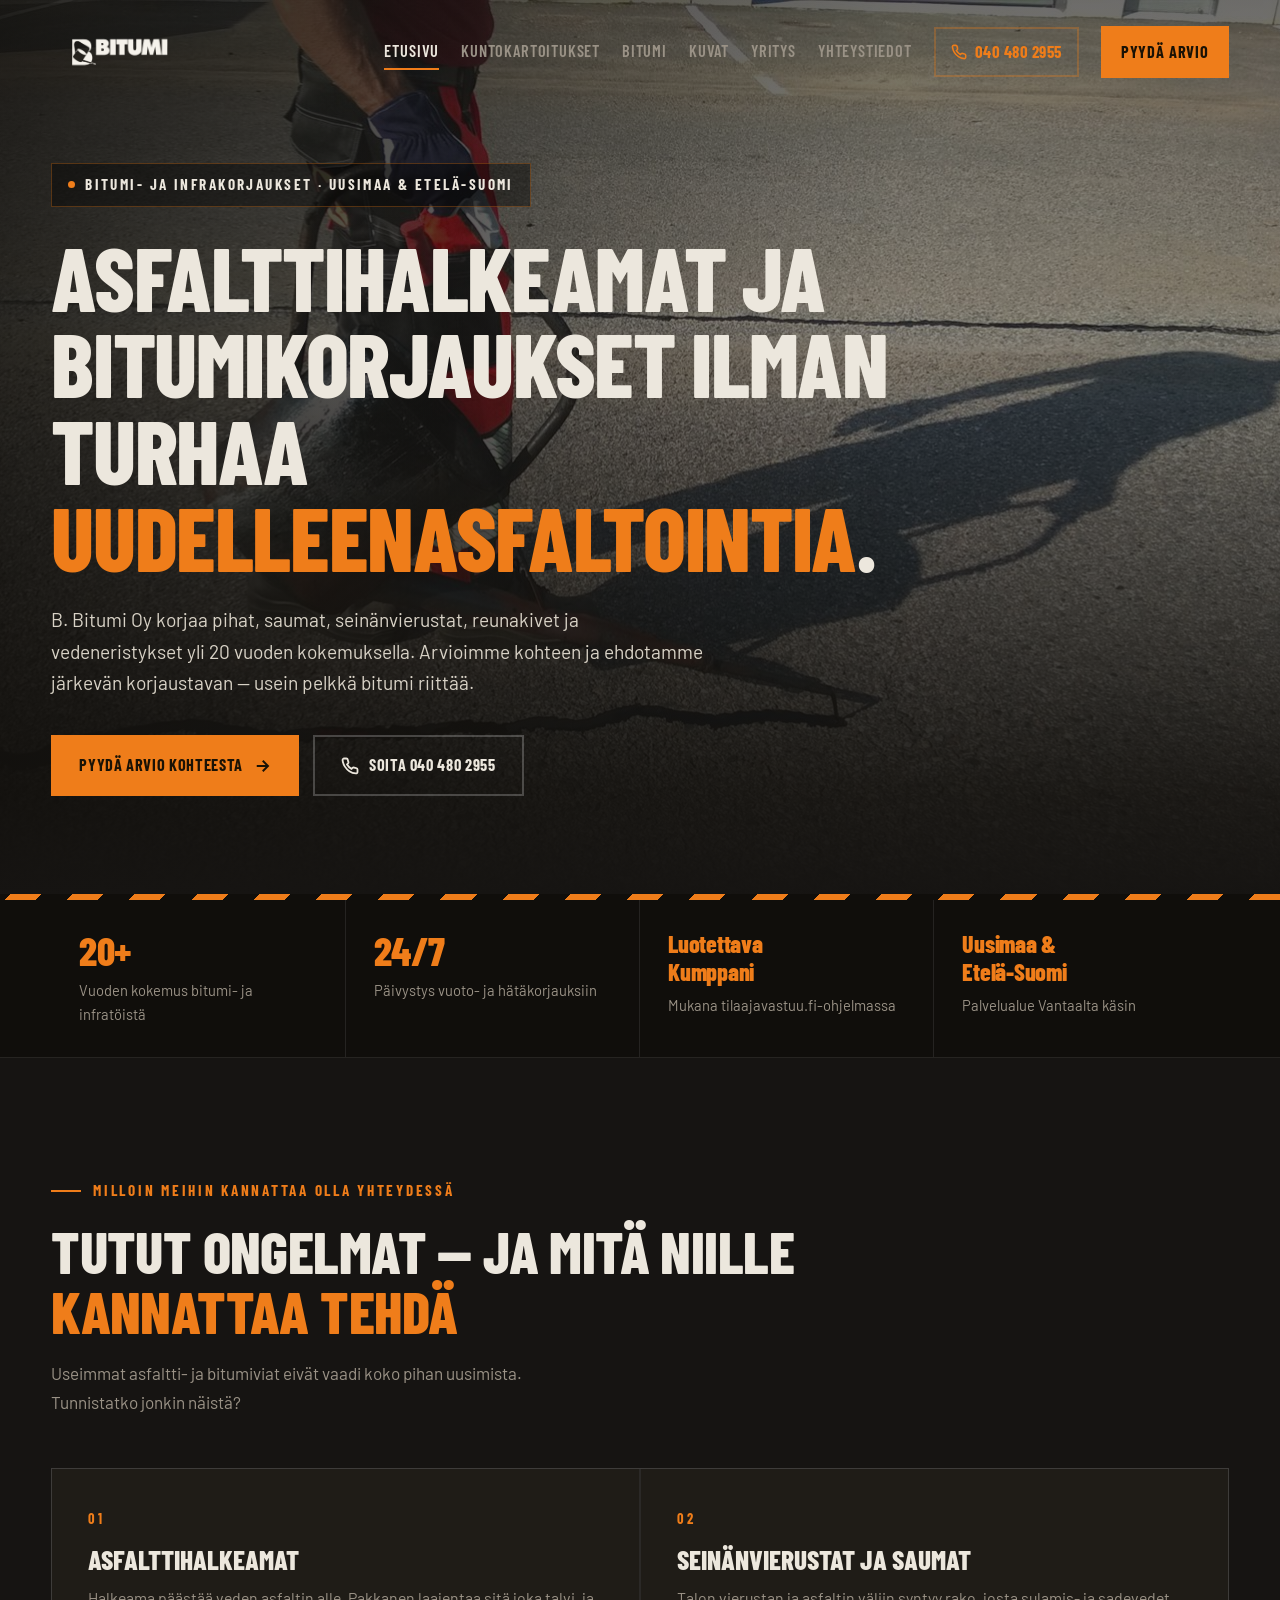
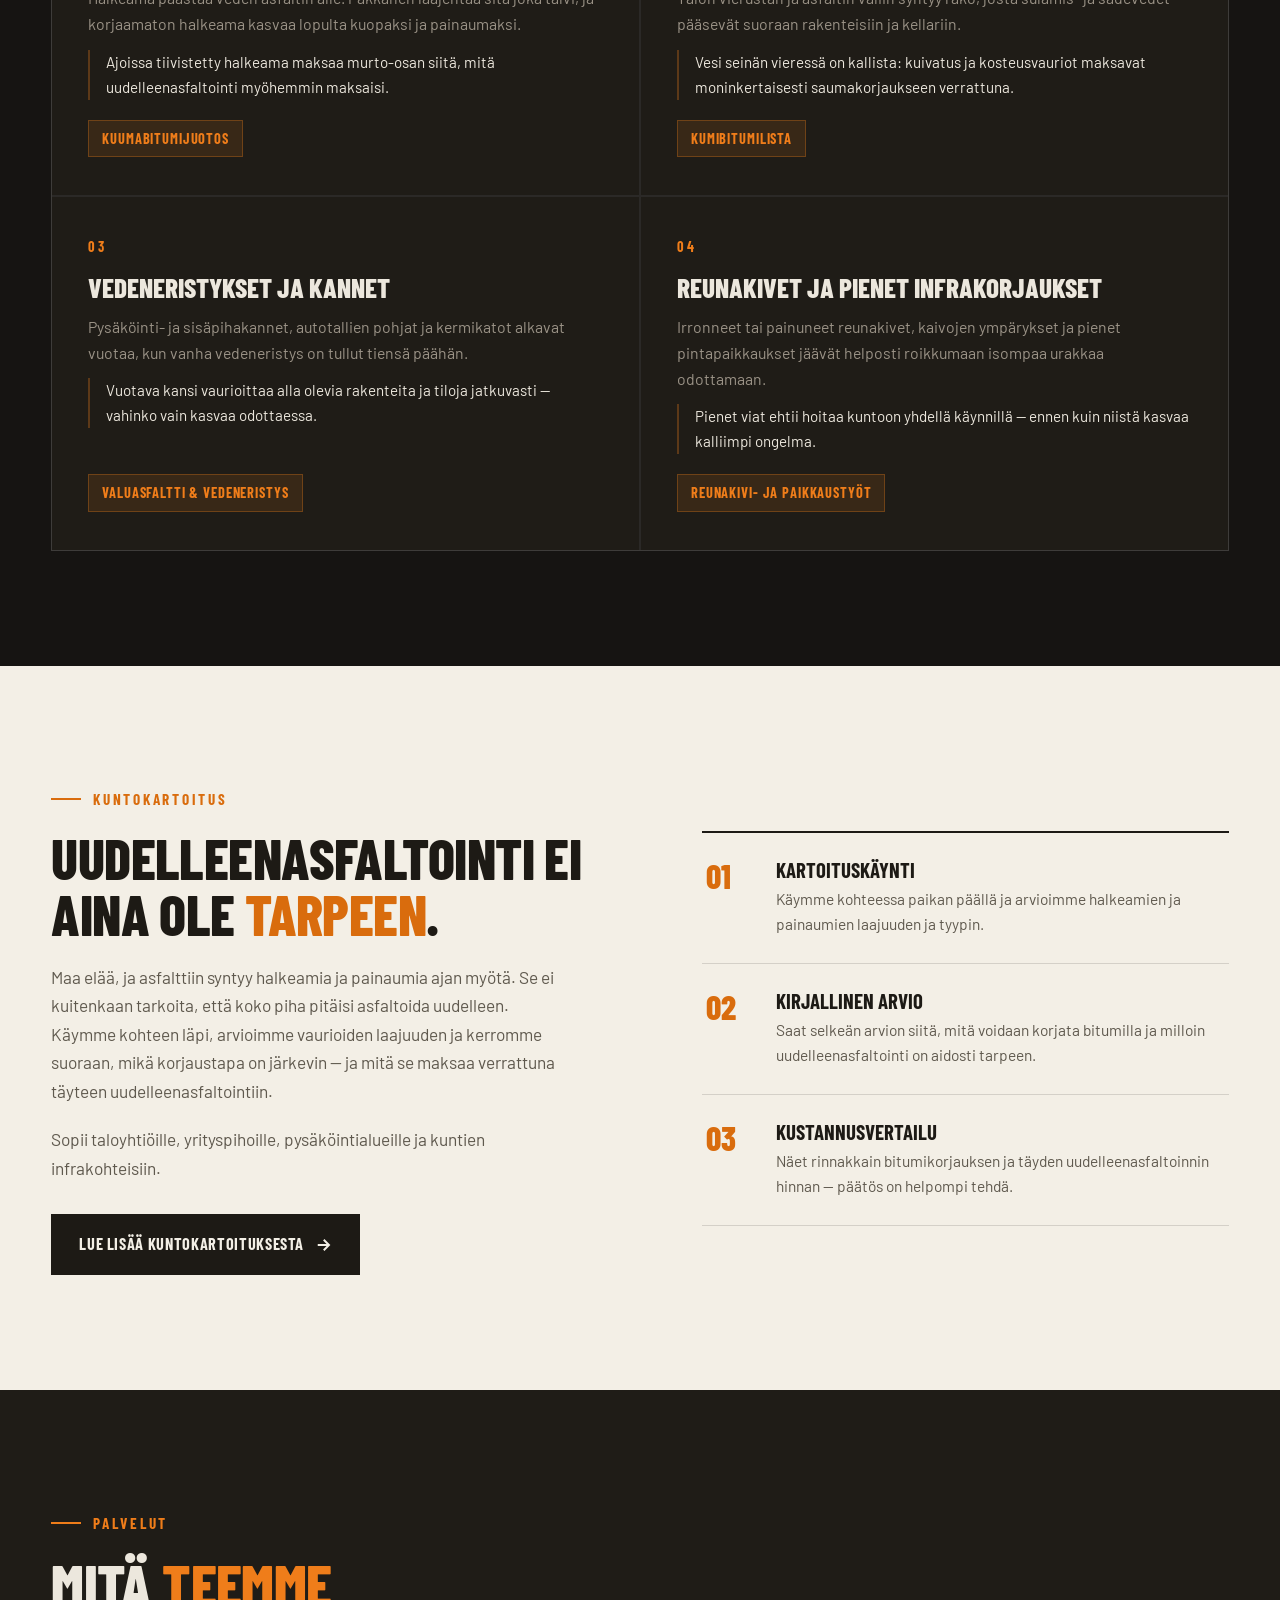
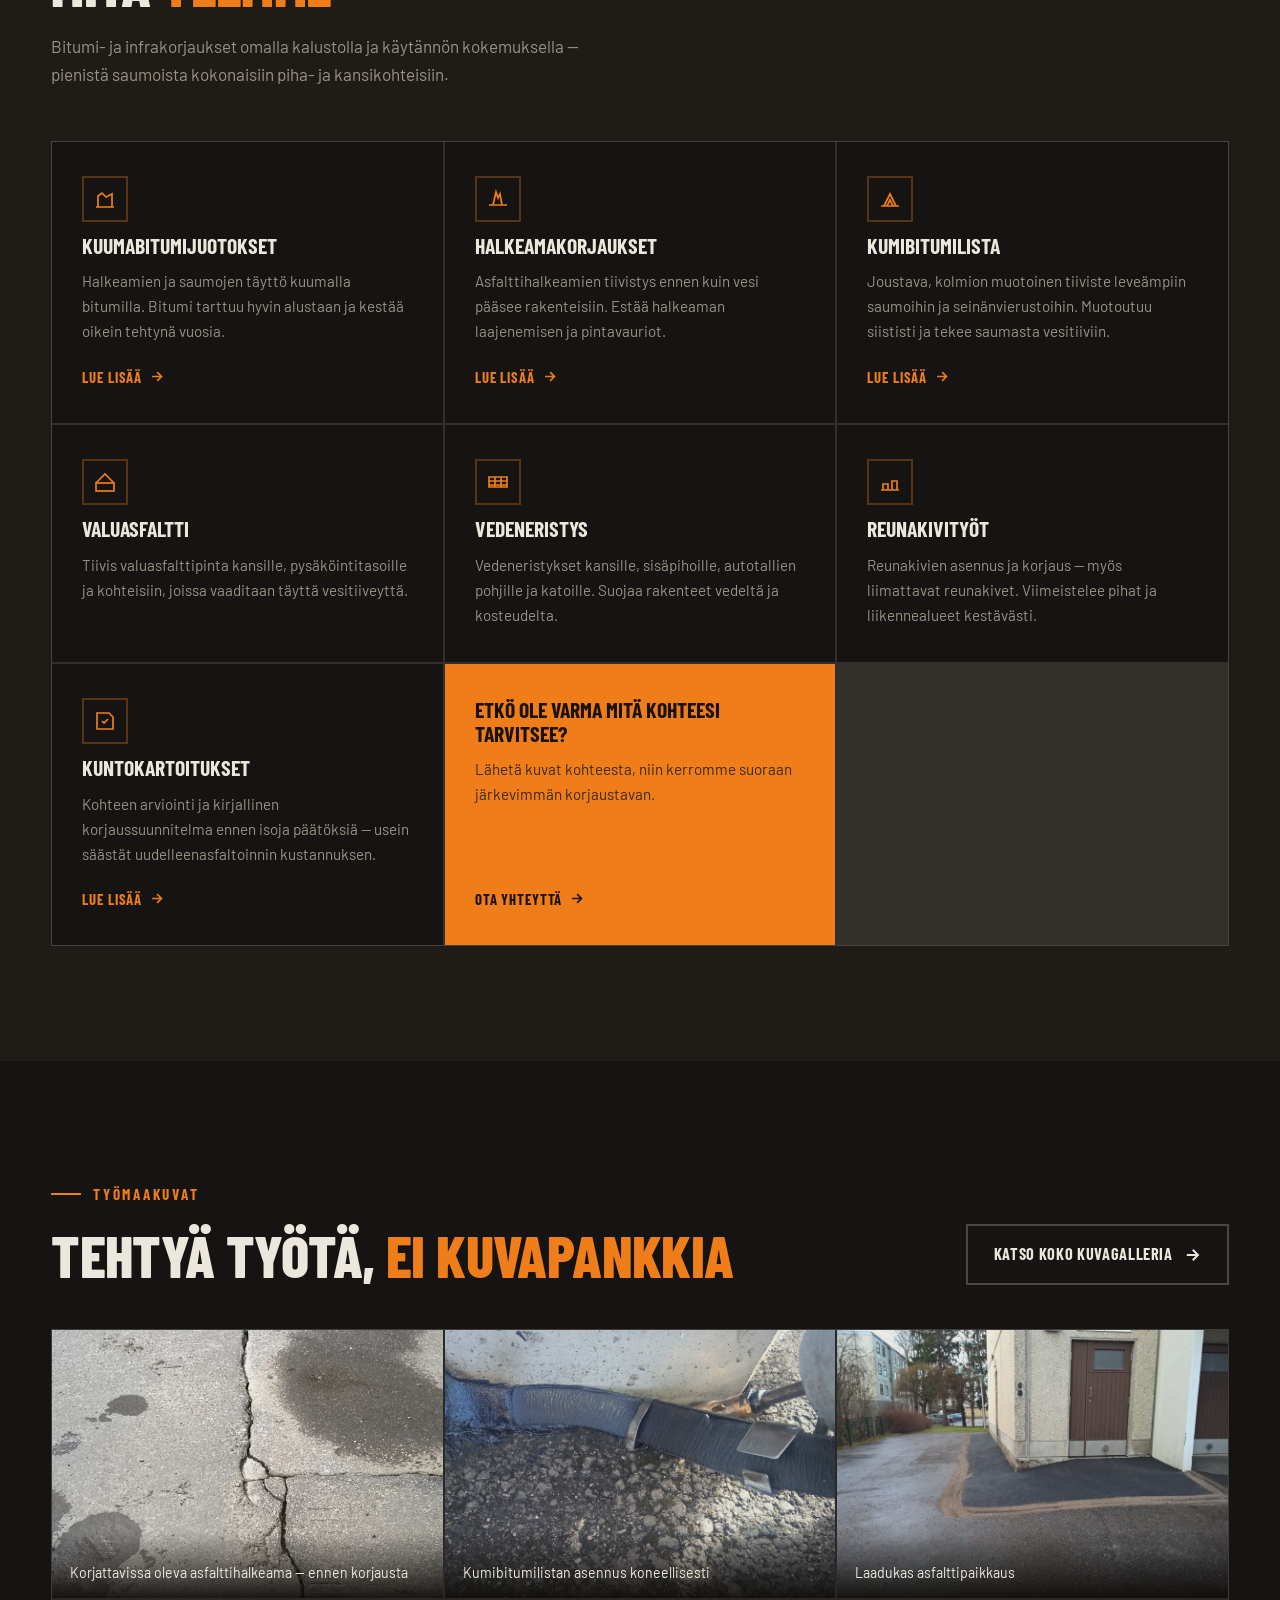
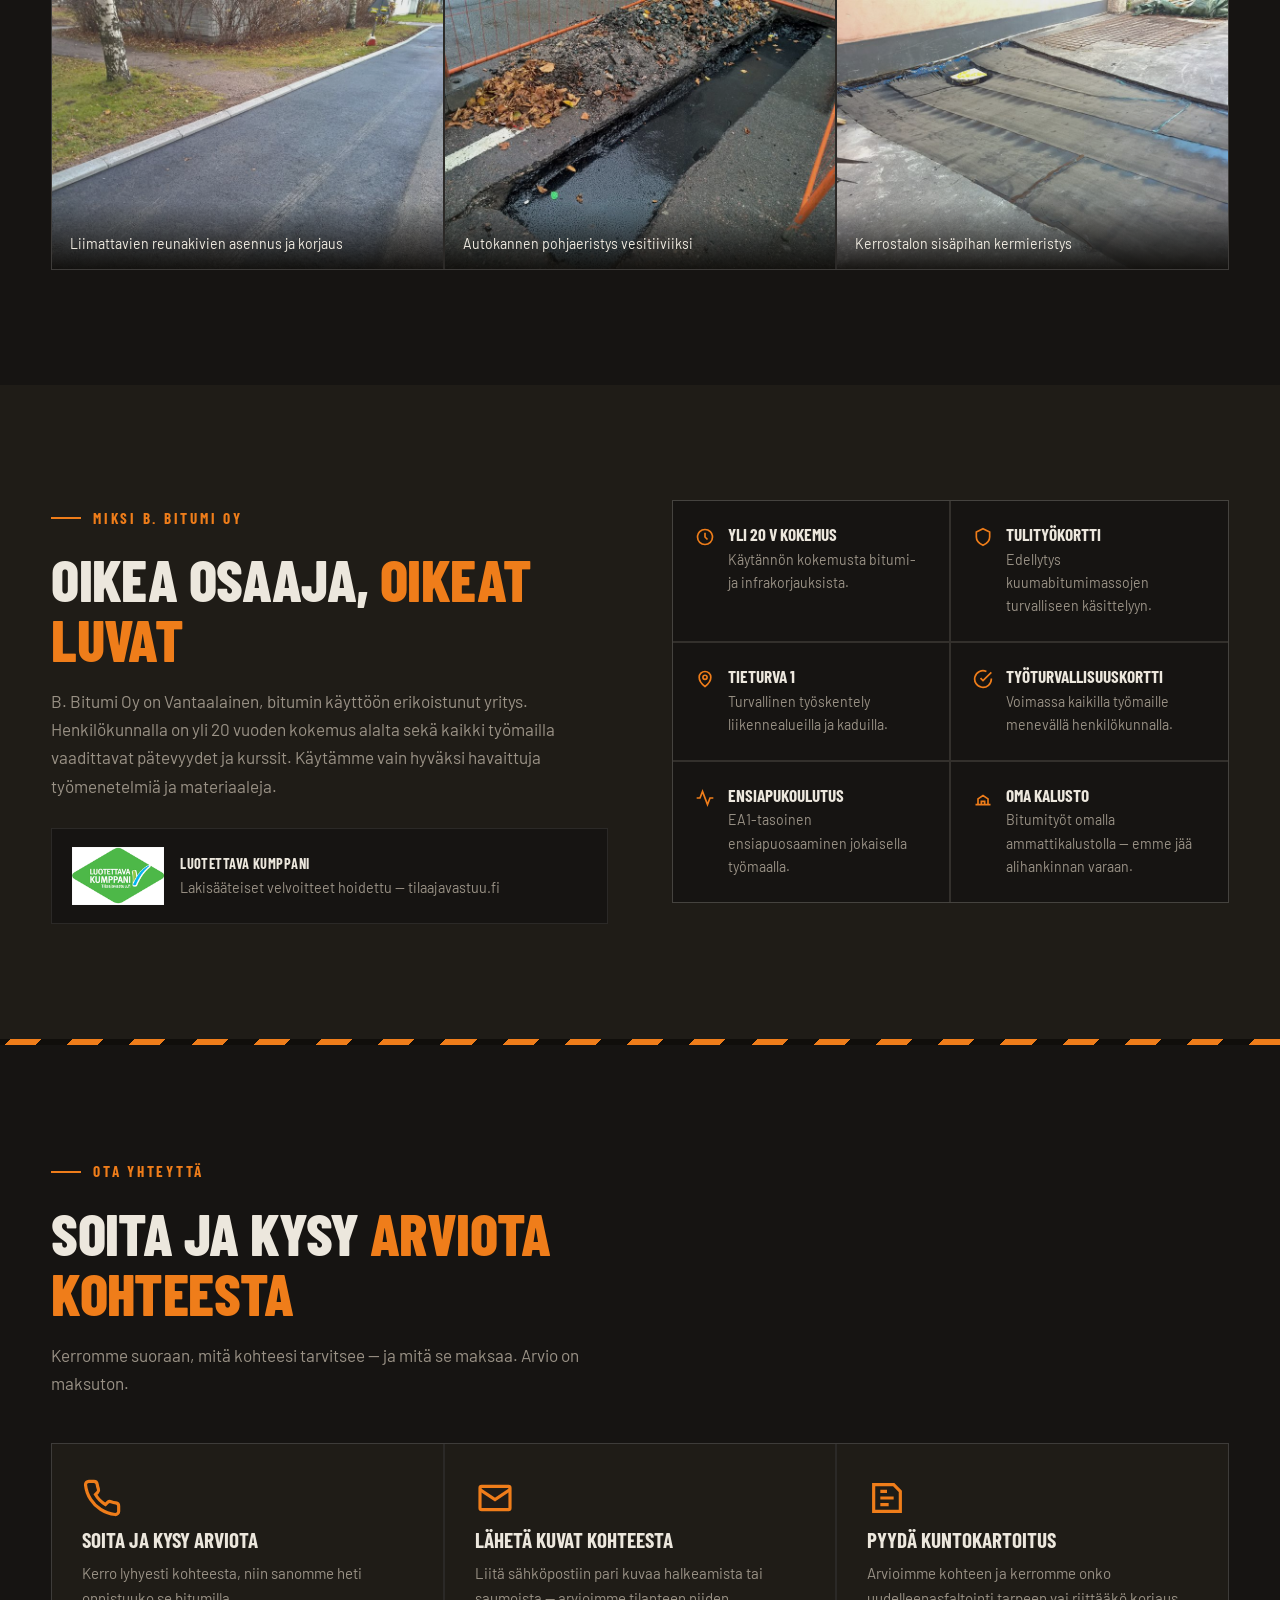
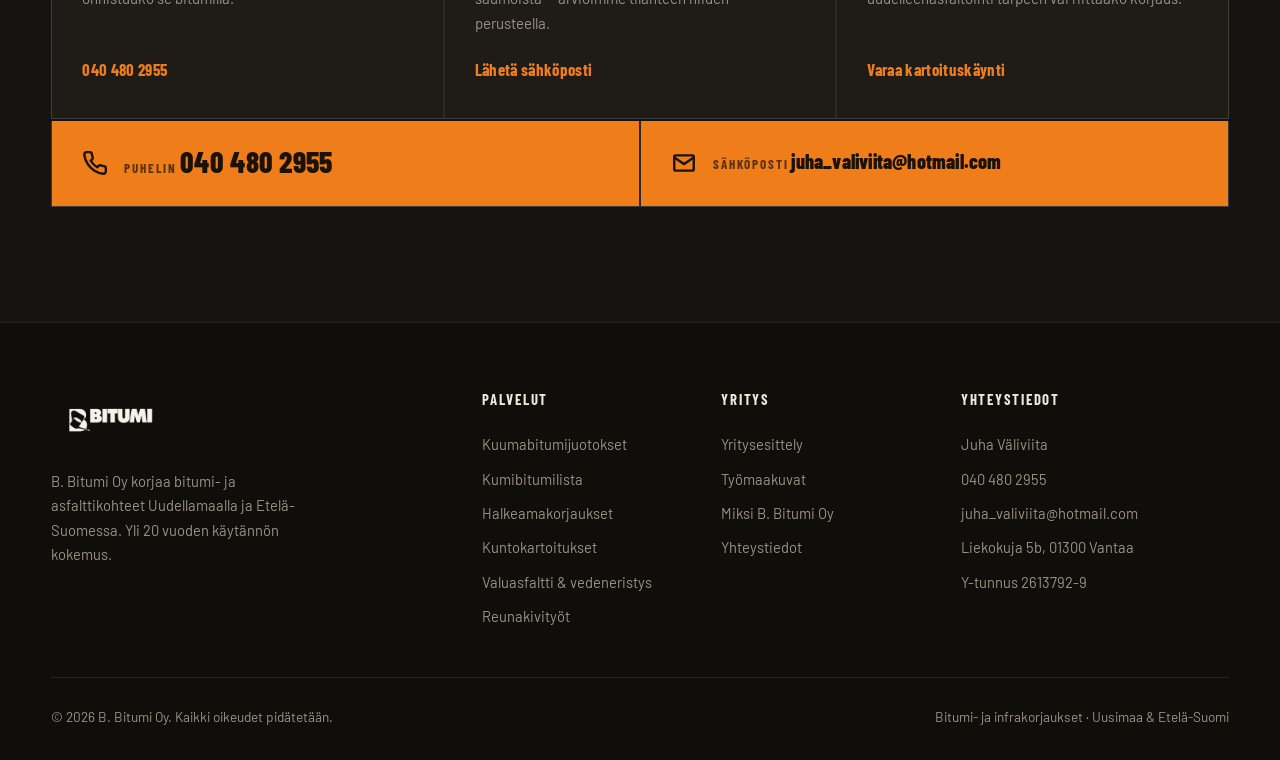
==== index.html @ a9a960ce "Poista turha Soita-rivi burger-valikosta Kiinteä callbar näyttää puhelinnumeron joka tapauksessa ain" ====
<!DOCTYPE html>
<html lang="fi">
<head>
  <meta charset="UTF-8" />
  <meta name="viewport" content="width=device-width, initial-scale=1.0" />
  <meta name="description" content="B. Bitumi Oy korjaa asfalttihalkeamat, seinänvierustat, saumat, reunakivet ja vedeneristykset — usein ilman kallista uudelleenasfaltointia. Yli 20 vuoden kokemus, palvelualue Vantaa, Uusimaa ja Etelä-Suomi." />
  <meta name="keywords" content="bitumikorjaus, asfalttihalkeamien korjaus, kuumabitumi, kumibitumilista, valuasfaltti, vedeneristys, reunakivityöt, kuntokartoitus, uudelleenasfaltointi, taloyhtiö, Vantaa, Uusimaa, Etelä-Suomi" />
  <meta name="author" content="B. Bitumi Oy" />
  <meta name="theme-color" content="#161412" />
  <meta property="og:type" content="website" />
  <meta property="og:title" content="B. Bitumi Oy — bitumi- ja asfalttikorjaukset" />
  <meta property="og:description" content="Asfalttihalkeamat, seinänvierustat ja bitumikorjaukset ilman turhaa uudelleenasfaltointia. Yli 20 vuoden kokemus Uudellamaalla ja Etelä-Suomessa." />
  <meta property="og:locale" content="fi_FI" />
  <title>B. Bitumi Oy — bitumi- ja asfalttikorjaukset | Vantaa, Uusimaa, Etelä-Suomi</title>
  <link rel="icon" href="favicon.png" />
  <link rel="canonical" href="https://mcrauli.github.io/bbitumi/" />
  <meta property="og:site_name" content="B. Bitumi Oy" />
  <meta property="og:url" content="https://mcrauli.github.io/bbitumi/" />
  <meta property="og:image" content="https://mcrauli.github.io/bbitumi/og-image.jpg" />
  <meta property="og:image:width" content="1200" />
  <meta property="og:image:height" content="630" />
  <meta property="og:image:alt" content="B. Bitumi Oy — bitumi- ja asfalttikorjaukset" />
  <meta name="twitter:card" content="summary_large_image" />
  <meta name="twitter:title" content="B. Bitumi Oy — bitumi- ja asfalttikorjaukset" />
  <meta name="twitter:description" content="Asfalttihalkeamat, seinänvierustat ja bitumikorjaukset ilman turhaa uudelleenasfaltointia. Yli 20 vuoden kokemus Uudellamaalla ja Etelä-Suomessa." />
  <meta name="twitter:image" content="https://mcrauli.github.io/bbitumi/og-image.jpg" />
  <script type="application/ld+json">
  {
    "@context": "https://schema.org",
    "@type": "HomeAndConstructionBusiness",
    "@id": "https://mcrauli.github.io/bbitumi/#business",
    "name": "B. Bitumi Oy",
    "description": "Bitumi-, asfaltti- ja infrakorjaukset Uudellamaalla ja Etelä-Suomessa. Kuumabitumijuotokset, halkeamakorjaukset, kumibitumilista, valuasfaltti, vedeneristys ja reunakivityöt. Yli 20 vuoden kokemus.",
    "url": "https://mcrauli.github.io/bbitumi/",
    "logo": "https://mcrauli.github.io/bbitumi/bitumi-logo.png",
    "image": "https://mcrauli.github.io/bbitumi/og-image.jpg",
    "telephone": "+358404802955",
    "email": "juha_valiviita@hotmail.com",
    "address": {
      "@type": "PostalAddress",
      "streetAddress": "Liekokuja 5b",
      "postalCode": "01300",
      "addressLocality": "Vantaa",
      "addressCountry": "FI"
    },
    "geo": { "@type": "GeoCoordinates", "latitude": 60.2992592, "longitude": 25.0011187 },
    "areaServed": [
      { "@type": "AdministrativeArea", "name": "Uusimaa" },
      { "@type": "Place", "name": "Etelä-Suomi" }
    ],
    "founder": { "@type": "Person", "name": "Juha Väliviita" },
    "vatID": "FI26137929",
    "taxID": "2613792-9",
    "knowsLanguage": "fi",
    "openingHoursSpecification": {
      "@type": "OpeningHoursSpecification",
      "dayOfWeek": ["Monday","Tuesday","Wednesday","Thursday","Friday","Saturday","Sunday"],
      "opens": "00:00",
      "closes": "23:59",
      "description": "24/7 päivystys vuoto- ja hätäkorjauksiin"
    }
  }
  </script>

  <link rel="preconnect" href="https://fonts.googleapis.com">
  <link rel="preconnect" href="https://fonts.gstatic.com" crossorigin>
  <link href="https://fonts.googleapis.com/css2?family=Barlow:wght@400;500;600;700&family=Barlow+Condensed:wght@600;700;800&display=swap" rel="stylesheet">

  <style>
    /* ============================================================
       B. Bitumi Oy — etusivu
       Aesthetic: industrial / worksite — warm charcoal, bitumi-orange,
       one cream "spec sheet" section for the key message.
    ============================================================ */
    :root {
      --ink:        #161412;   /* warm near-black base            */
      --ink-2:      #1f1c17;   /* raised panels                   */
      --ink-3:      #100e0b;   /* deepest                         */
      --paper:      #f3efe6;   /* cream — light section           */
      --paper-2:    #e9e3d5;   /* cream raised                    */
      --on-paper:   #1d1a15;   /* dark text on cream              */
      --on-paper-dim:#5f594e;

      --accent:     #ef7d1a;   /* bitumi orange                   */
      --accent-deep:#d96c0d;
      --accent-dim: rgba(239,125,26,0.12);

      --text:       #ece7dd;   /* warm off-white                  */
      --text-dim:   #9a9286;   /* muted body text                 */
      --line:       rgba(255,255,255,0.09);
      --line-warm:  rgba(239,125,26,0.30);

      --font-display: 'Barlow Condensed', 'Arial Narrow', sans-serif;
      --font-body:    'Barlow', system-ui, sans-serif;

      --ease:   cubic-bezier(0.4, 0, 0.2, 1);
      --t:      0.28s;
    }

    *, *::before, *::after { margin: 0; padding: 0; box-sizing: border-box; }

    html { scroll-behavior: smooth; -webkit-text-size-adjust: 100%; }

    body {
      font-family: var(--font-body);
      background: var(--ink);
      color: var(--text);
      line-height: 1.65;
      overflow-x: hidden;
      -webkit-font-smoothing: antialiased;
    }

    a { color: inherit; text-decoration: none; }
    img { max-width: 100%; display: block; }
    button { font: inherit; color: inherit; background: none; border: none; cursor: pointer; }

    ::selection { background: var(--accent); color: #fff; }
    ::-webkit-scrollbar { width: 10px; }
    ::-webkit-scrollbar-track { background: var(--ink-3); }
    ::-webkit-scrollbar-thumb { background: #3a342b; border-radius: 0; }
    ::-webkit-scrollbar-thumb:hover { background: var(--accent); }

    :focus-visible {
      outline: 3px solid var(--accent);
      outline-offset: 3px;
    }

    .container { width: min(1240px, 92%); margin-inline: auto; }

    /* ── Reveal on scroll ─────────────────────────────────────── */
    .reveal {
      opacity: 0;
      transform: translateY(26px);
      transition: opacity 0.7s var(--ease), transform 0.7s var(--ease);
    }
    .reveal.in { opacity: 1; transform: none; }
    .d1 { transition-delay: 0.08s; }
    .d2 { transition-delay: 0.16s; }
    .d3 { transition-delay: 0.24s; }
    .d4 { transition-delay: 0.32s; }

    @media (prefers-reduced-motion: reduce) {
      html { scroll-behavior: auto; }
      .reveal { opacity: 1; transform: none; transition: none; }
      * { animation-duration: 0.001s !important; transition-duration: 0.001s !important; }
    }

    /* ── Shared headings ──────────────────────────────────────── */
    .kicker {
      display: inline-flex;
      align-items: center;
      gap: 12px;
      font-family: var(--font-display);
      font-size: 0.95rem;
      font-weight: 700;
      letter-spacing: 0.18em;
      text-transform: uppercase;
      color: var(--accent);
      margin-bottom: 18px;
    }
    .kicker::before {
      content: '';
      width: 30px;
      height: 2px;
      background: var(--accent);
    }

    .h-sec {
      font-family: var(--font-display);
      font-weight: 800;
      font-size: clamp(2.2rem, 4.6vw, 3.7rem);
      line-height: 1.02;
      letter-spacing: -0.01em;
      text-transform: uppercase;
    }
    .h-sec .mark { color: var(--accent); }

    .lead {
      font-size: 1.07rem;
      color: var(--text-dim);
      max-width: 56ch;
      margin-top: 18px;
    }

    section { padding: clamp(64px, 9vw, 116px) 0; }

    /* ── Buttons ──────────────────────────────────────────────── */
    .btn {
      display: inline-flex;
      align-items: center;
      gap: 10px;
      font-family: var(--font-display);
      font-weight: 700;
      font-size: 1.02rem;
      letter-spacing: 0.04em;
      text-transform: uppercase;
      padding: 15px 26px;
      transition: background var(--t), color var(--t), transform var(--t), border-color var(--t);
    }
    .btn svg { width: 18px; height: 18px; }
    .btn-primary {
      background: var(--accent);
      color: #1a1205;
      border: 2px solid var(--accent);
    }
    .btn-primary:hover { background: var(--accent-deep); border-color: var(--accent-deep); transform: translateY(-2px); }
    .btn-ghost {
      background: transparent;
      color: var(--text);
      border: 2px solid rgba(255,255,255,0.22);
    }
    .btn-ghost:hover { border-color: var(--accent); color: var(--accent); }
    .btn-on-paper { background: var(--on-paper); color: var(--paper); border: 2px solid var(--on-paper); }
    .btn-on-paper:hover { background: var(--accent-deep); border-color: var(--accent-deep); color: #1a1205; transform: translateY(-2px); }

    /* ── Navbar ───────────────────────────────────────────────── */
    .nav {
      position: fixed;
      inset: 0 0 auto 0;
      z-index: 100;
      border-bottom: 2px solid transparent;
      transition: background var(--t), border-color var(--t);
    }
    .nav.scrolled {
      background: rgba(18,16,13,0.96);
      border-bottom-color: var(--line);
      backdrop-filter: blur(10px);
    }
    .nav-inner {
      height: 104px;
      display: flex;
      align-items: center;
      justify-content: space-between;
      gap: 20px;
    }
    .brand { display: flex; align-items: center; }
    .brand img { height: 76px; width: auto; }
    .nav-links {
      display: flex;
      align-items: center;
      gap: 22px;
    }
    .nav-links a {
      font-family: var(--font-display);
      font-weight: 600;
      font-size: 1.02rem;
      letter-spacing: 0.05em;
      text-transform: uppercase;
      color: var(--text-dim);
      padding: 4px 0;
      border-bottom: 2px solid transparent;
      transition: color var(--t), border-color var(--t), background var(--t);
    }
    .nav-links a:hover,
    .nav-links a[aria-current="page"] { color: var(--text); border-bottom-color: var(--accent); }
    .nav-links a.nav-phone {
      display: inline-flex;
      align-items: center;
      gap: 8px;
      font-weight: 700;
      font-size: 1.05rem;
      letter-spacing: 0.03em;
      color: var(--accent);
      padding: 9px 15px;
      border: 2px solid var(--line-warm);
    }
    .nav-links a.nav-phone:hover { color: var(--accent); border-color: var(--accent); background: var(--accent-dim); }
    .nav-phone svg { width: 16px; height: 16px; }
    .nav-links a.nav-cta {
      font-weight: 700;
      font-size: 1.02rem;
      color: #1a1205;
      background: var(--accent);
      padding: 11px 18px;
      border: 2px solid var(--accent);
    }
    .nav-links a.nav-cta:hover { color: #1a1205; background: var(--accent-deep); border-color: var(--accent-deep); }

    .burger {
      display: none;
      flex-direction: column;
      gap: 5px;
      padding: 8px;
    }
    .burger span {
      width: 24px; height: 2px;
      background: var(--text);
      transition: transform var(--t), opacity var(--t);
    }
    .burger.open span:nth-child(1) { transform: translateY(7px) rotate(45deg); }
    .burger.open span:nth-child(2) { opacity: 0; }
    .burger.open span:nth-child(3) { transform: translateY(-7px) rotate(-45deg); }

    .mobile {
      display: none;
      position: fixed;
      inset: 104px 0 auto 0;
      z-index: 99;
      background: var(--ink-3);
      border-bottom: 2px solid var(--line);
      flex-direction: column;
      padding: 8px 0 16px;
    }
    .mobile.open { display: flex; }
    .mobile a {
      font-family: var(--font-display);
      font-weight: 600;
      font-size: 1.15rem;
      letter-spacing: 0.05em;
      text-transform: uppercase;
      padding: 15px 4%;
      color: var(--text-dim);
      border-bottom: 1px solid var(--line);
    }
    .mobile a:hover, .mobile a[aria-current="page"] { color: var(--accent); }
    .mobile .m-cta {
      margin: 14px 4% 0;
      text-align: center;
      background: var(--accent);
      color: #1a1205;
      border-bottom: none;
    }

    /* Kiinteä Soita-palkki (mobiili) */
    .callbar {
      display: none;
      position: fixed;
      inset: auto 0 0 0;
      z-index: 95;
      grid-template-columns: 1fr 1fr;
      border-top: 2px solid var(--accent);
    }
    .callbar a {
      display: flex;
      align-items: center;
      justify-content: center;
      gap: 8px;
      padding: 15px 12px;
      font-family: var(--font-display);
      font-weight: 700;
      font-size: 1.05rem;
      letter-spacing: 0.04em;
      text-transform: uppercase;
    }
    .callbar a svg { width: 18px; height: 18px; }
    .callbar .cb-call { background: var(--ink-3); color: var(--text); }
    .callbar .cb-cta { background: var(--accent); color: #1a1205; }
    .callbar .cb-call:active { background: #000; }
    .callbar .cb-cta:active { background: var(--accent-deep); }

    /* ── Hero ─────────────────────────────────────────────────── */
    .hero {
      position: relative;
      min-height: 100svh;
      display: flex;
      align-items: flex-end;
      padding-top: 104px;
      overflow: hidden;
    }
    .hero-photo {
      position: absolute;
      inset: 0;
      width: 100%;
      height: 100%;
      object-fit: cover;
      object-position: center 60%;
      z-index: 0;
    }
    .hero::before {
      content: '';
      position: absolute;
      inset: 0;
      z-index: 1;
      background:
        linear-gradient(180deg, rgba(18,16,13,0.55) 0%, rgba(18,16,13,0.35) 35%, rgba(18,16,13,0.92) 88%, var(--ink) 100%),
        linear-gradient(90deg, rgba(18,16,13,0.78) 0%, rgba(18,16,13,0.15) 70%);
    }
    /* hi-vis hazard stripe accent */
    .hero::after {
      content: '';
      position: absolute;
      left: 0; right: 0; bottom: 0;
      height: 6px;
      z-index: 2;
      background: repeating-linear-gradient(
        -45deg, var(--accent) 0 22px, var(--ink-3) 22px 44px
      );
    }
    .hero-inner {
      position: relative;
      z-index: 2;
      padding-bottom: clamp(56px, 9vw, 104px);
      max-width: 880px;
    }
    .hero-tag {
      display: inline-flex;
      align-items: center;
      gap: 10px;
      font-family: var(--font-display);
      font-weight: 700;
      font-size: 0.95rem;
      letter-spacing: 0.16em;
      text-transform: uppercase;
      color: var(--text);
      background: rgba(0,0,0,0.4);
      border: 1px solid var(--line-warm);
      padding: 8px 16px;
      margin-bottom: 26px;
    }
    .hero-tag .dot { width: 7px; height: 7px; background: var(--accent); border-radius: 50%; }
    .hero h1 {
      font-family: var(--font-display);
      font-weight: 800;
      font-size: clamp(2.7rem, 7vw, 5.7rem);
      line-height: 0.97;
      letter-spacing: -0.015em;
      text-transform: uppercase;
    }
    .hero h1 .mark { color: var(--accent); }
    .hero p {
      font-size: clamp(1.05rem, 1.5vw, 1.25rem);
      color: #d8d2c6;
      max-width: 60ch;
      margin-top: 24px;
    }
    .hero-actions {
      display: flex;
      flex-wrap: wrap;
      gap: 14px;
      margin-top: 36px;
    }

    /* ── Trust strip ──────────────────────────────────────────── */
    .trust {
      background: var(--ink-3);
      border-bottom: 1px solid var(--line);
      padding: 0;
    }
    .trust-grid {
      display: grid;
      grid-template-columns: repeat(4, 1fr);
    }
    .trust-item {
      padding: 30px 28px;
      border-right: 1px solid var(--line);
    }
    .trust-item:last-child { border-right: none; }
    .trust-num {
      font-family: var(--font-display);
      font-weight: 800;
      font-size: 2.5rem;
      line-height: 1;
      color: var(--accent);
      letter-spacing: -0.01em;
    }
    .trust-label {
      font-size: 0.92rem;
      color: var(--text-dim);
      margin-top: 8px;
    }

    /* ── Section header block ─────────────────────────────────── */
    .sec-head { max-width: 760px; margin-bottom: 52px; }

    /* ── Problem cards ────────────────────────────────────────── */
    .problems { background: var(--ink); }
    .problem-grid {
      display: grid;
      grid-template-columns: repeat(2, 1fr);
      gap: 2px;
      background: var(--line);
      border: 1px solid var(--line);
    }
    .problem {
      background: var(--ink-2);
      padding: 38px 36px;
      display: flex;
      flex-direction: column;
      transition: background var(--t);
    }
    .problem:hover { background: #26221b; }
    .problem-no {
      font-family: var(--font-display);
      font-weight: 700;
      font-size: 0.9rem;
      letter-spacing: 0.2em;
      color: var(--accent);
    }
    .problem h3 {
      font-family: var(--font-display);
      font-weight: 800;
      font-size: 1.7rem;
      text-transform: uppercase;
      line-height: 1.05;
      margin: 14px 0 12px;
    }
    .problem p { color: var(--text-dim); font-size: 0.99rem; }
    .problem .why {
      color: var(--text);
      font-size: 0.95rem;
      margin-top: 12px;
      padding-left: 16px;
      border-left: 2px solid var(--line-warm);
    }
    .problem .method {
      margin-top: auto;
      padding-top: 20px;
    }
    .method-tag {
      display: inline-block;
      font-family: var(--font-display);
      font-weight: 700;
      font-size: 0.9rem;
      letter-spacing: 0.06em;
      text-transform: uppercase;
      color: var(--accent);
      background: var(--accent-dim);
      border: 1px solid var(--line-warm);
      padding: 6px 13px;
    }

    /* ── Kuntokartoitus — cream "spec sheet" section ──────────── */
    .saving {
      background: var(--paper);
      color: var(--on-paper);
      position: relative;
    }
    .saving .kicker { color: var(--accent-deep); }
    .saving .kicker::before { background: var(--accent-deep); }
    .saving-grid {
      display: grid;
      grid-template-columns: 1.05fr 0.95fr;
      gap: 68px;
      align-items: center;
    }
    .saving h2 {
      font-family: var(--font-display);
      font-weight: 800;
      font-size: clamp(2.3rem, 4.4vw, 3.6rem);
      line-height: 1.0;
      text-transform: uppercase;
      letter-spacing: -0.01em;
    }
    .saving h2 .mark { color: var(--accent-deep); }
    .saving p {
      color: var(--on-paper-dim);
      font-size: 1.08rem;
      margin-top: 20px;
      max-width: 52ch;
    }
    .saving-actions { margin-top: 32px; }
    .steps {
      display: flex;
      flex-direction: column;
      border-top: 2px solid var(--on-paper);
    }
    .step {
      display: flex;
      gap: 22px;
      padding: 26px 4px;
      border-bottom: 1px solid rgba(0,0,0,0.13);
    }
    .step-no {
      font-family: var(--font-display);
      font-weight: 800;
      font-size: 2.1rem;
      line-height: 1;
      color: var(--accent-deep);
      min-width: 48px;
    }
    .step h4 {
      font-family: var(--font-display);
      font-weight: 700;
      font-size: 1.3rem;
      text-transform: uppercase;
      line-height: 1.1;
    }
    .step p { color: var(--on-paper-dim); font-size: 0.97rem; margin-top: 4px; }

    /* ── Services ─────────────────────────────────────────────── */
    .services { background: var(--ink-2); }
    .svc-grid {
      display: grid;
      grid-template-columns: repeat(3, 1fr);
      gap: 2px;
      background: var(--line);
      border: 1px solid var(--line);
    }
    .svc {
      background: var(--ink);
      padding: 34px 30px;
      display: flex;
      flex-direction: column;
      gap: 12px;
      transition: background var(--t);
    }
    .svc:hover { background: var(--ink-2); }
    .svc-ico {
      width: 46px; height: 46px;
      color: var(--accent);
      border: 2px solid var(--line-warm);
      display: flex; align-items: center; justify-content: center;
    }
    .svc-ico svg { width: 24px; height: 24px; }
    .svc h3 {
      font-family: var(--font-display);
      font-weight: 700;
      font-size: 1.35rem;
      text-transform: uppercase;
      line-height: 1.1;
    }
    .svc p { color: var(--text-dim); font-size: 0.95rem; }
    .svc-link {
      margin-top: auto;
      padding-top: 8px;
      font-family: var(--font-display);
      font-weight: 700;
      font-size: 0.92rem;
      letter-spacing: 0.06em;
      text-transform: uppercase;
      color: var(--accent);
      display: inline-flex;
      align-items: center;
      gap: 7px;
    }
    .svc-link svg { width: 15px; height: 15px; transition: transform var(--t); }
    .svc:hover .svc-link svg { transform: translateX(4px); }

    /* ── Worksite gallery ─────────────────────────────────────── */
    .gallery { background: var(--ink); }
    .gallery-head {
      display: flex;
      flex-wrap: wrap;
      align-items: flex-end;
      justify-content: space-between;
      gap: 24px;
      margin-bottom: 44px;
    }
    .gallery-grid {
      display: grid;
      grid-template-columns: repeat(3, 1fr);
      gap: 2px;
      background: var(--line);
      border: 1px solid var(--line);
    }
    .shot {
      position: relative;
      aspect-ratio: 16 / 11;
      overflow: hidden;
      background: var(--ink-2);
    }
    .shot img {
      width: 100%; height: 100%;
      object-fit: cover;
      transition: transform 0.6s var(--ease), filter 0.6s var(--ease);
      filter: saturate(0.92) brightness(0.92);
    }
    .shot:hover img { transform: scale(1.05); filter: saturate(1.05) brightness(1); }
    .shot figcaption {
      position: absolute;
      inset: auto 0 0 0;
      padding: 30px 18px 14px;
      font-size: 0.88rem;
      color: #f0ebe1;
      background: linear-gradient(180deg, transparent, rgba(13,11,8,0.92));
    }
    .shot-fallback {
      width: 100%; height: 100%;
      display: flex; flex-direction: column;
      align-items: center; justify-content: center;
      gap: 8px;
      color: #4a443a;
      background: repeating-linear-gradient(-45deg, #1c1914 0 14px, #211d17 14px 28px);
      font-family: var(--font-display);
      font-size: 0.85rem;
      letter-spacing: 0.1em;
      text-transform: uppercase;
    }

    /* ── Why us ───────────────────────────────────────────────── */
    .why { background: var(--ink-2); }
    .why-grid {
      display: grid;
      grid-template-columns: 1fr 1fr;
      gap: 64px;
      align-items: start;
    }
    .why-list {
      display: grid;
      grid-template-columns: 1fr 1fr;
      gap: 2px;
      background: var(--line);
      border: 1px solid var(--line);
    }
    .why-item {
      background: var(--ink);
      padding: 24px 22px;
      display: flex;
      gap: 13px;
      align-items: flex-start;
    }
    .why-item svg { width: 20px; height: 20px; color: var(--accent); flex-shrink: 0; margin-top: 2px; }
    .why-item h4 {
      font-family: var(--font-display);
      font-weight: 700;
      font-size: 1.08rem;
      text-transform: uppercase;
      line-height: 1.12;
    }
    .why-item p { font-size: 0.88rem; color: var(--text-dim); margin-top: 3px; }
    .why-badge {
      margin-top: 28px;
      display: flex;
      align-items: center;
      gap: 16px;
      padding: 18px 20px;
      background: var(--ink);
      border: 1px solid var(--line);
    }
    .why-badge img { width: 92px; height: auto; }
    .why-badge span { font-size: 0.9rem; color: var(--text-dim); }
    .why-badge strong { color: var(--text); display: block; font-family: var(--font-display); text-transform: uppercase; letter-spacing: 0.03em; }

    /* ── Contact / CTA ────────────────────────────────────────── */
    .contact { background: var(--ink); position: relative; }
    .contact::before {
      content: '';
      position: absolute;
      inset: 0 0 auto 0;
      height: 6px;
      background: repeating-linear-gradient(-45deg, var(--accent) 0 22px, var(--ink-3) 22px 44px);
    }
    .contact-head { max-width: 720px; margin-bottom: 46px; }
    .contact-actions {
      display: grid;
      grid-template-columns: repeat(3, 1fr);
      gap: 2px;
      background: var(--line);
      border: 1px solid var(--line);
    }
    .ca {
      background: var(--ink-2);
      padding: 34px 30px;
      display: flex;
      flex-direction: column;
      gap: 10px;
      transition: background var(--t);
    }
    .ca:hover { background: #26221b; }
    .ca-ico { width: 40px; height: 40px; color: var(--accent); }
    .ca-ico svg { width: 100%; height: 100%; }
    .ca h3 {
      font-family: var(--font-display);
      font-weight: 700;
      font-size: 1.32rem;
      text-transform: uppercase;
      line-height: 1.1;
    }
    .ca p { font-size: 0.94rem; color: var(--text-dim); }
    .ca-do {
      margin-top: auto;
      padding-top: 10px;
      font-family: var(--font-display);
      font-weight: 700;
      font-size: 1.05rem;
      letter-spacing: 0.02em;
      color: var(--accent);
    }
    .contact-direct {
      margin-top: 2px;
      display: grid;
      grid-template-columns: 1fr 1fr;
      gap: 2px;
      background: var(--line);
      border: 1px solid var(--line);
      border-top: none;
    }
    .cd {
      background: var(--accent);
      color: #1a1205;
      padding: 26px 30px;
      display: flex;
      align-items: center;
      gap: 16px;
      transition: background var(--t);
    }
    .cd:hover { background: var(--accent-deep); }
    .cd svg { width: 26px; height: 26px; flex-shrink: 0; }
    .cd-label {
      font-family: var(--font-display);
      font-weight: 700;
      font-size: 0.82rem;
      letter-spacing: 0.14em;
      text-transform: uppercase;
      opacity: 0.7;
    }
    .cd-val {
      font-family: var(--font-display);
      font-weight: 800;
      font-size: clamp(1.3rem, 2.4vw, 1.85rem);
      line-height: 1;
      letter-spacing: 0.01em;
    }

    /* ── Footer ───────────────────────────────────────────────── */
    .footer {
      background: var(--ink-3);
      border-top: 1px solid var(--line);
      padding: 64px 0 32px;
    }
    .footer-grid {
      display: grid;
      grid-template-columns: 2fr 1fr 1fr 1.4fr;
      gap: 48px;
      padding-bottom: 44px;
      border-bottom: 1px solid var(--line);
    }
    .footer-brand img { height: 66px; width: auto; margin-bottom: 16px; }
    .footer-brand p { font-size: 0.92rem; color: var(--text-dim); max-width: 32ch; }
    .footer-col h5 {
      font-family: var(--font-display);
      font-weight: 700;
      font-size: 0.92rem;
      letter-spacing: 0.12em;
      text-transform: uppercase;
      color: var(--text);
      margin-bottom: 16px;
    }
    .footer-col a, .footer-col p {
      display: block;
      font-size: 0.92rem;
      color: var(--text-dim);
      padding: 5px 0;
      transition: color var(--t);
    }
    .footer-col a:hover { color: var(--accent); }
    .footer-bottom {
      display: flex;
      flex-wrap: wrap;
      justify-content: space-between;
      gap: 10px;
      padding-top: 28px;
      font-size: 0.85rem;
      color: var(--text-dim);
    }

    /* ── Responsive ───────────────────────────────────────────── */
    @media (max-width: 1100px) {
      .nav-links { display: none; }
      .burger { display: flex; }
    }
    @media (max-width: 940px) {
      .saving-grid { grid-template-columns: 1fr; gap: 44px; }
      .svc-grid { grid-template-columns: repeat(2, 1fr); }
      .gallery-grid { grid-template-columns: repeat(2, 1fr); }
      .why-grid { grid-template-columns: 1fr; gap: 40px; }
      .footer-grid { grid-template-columns: 1fr 1fr; gap: 36px; }
      .callbar { display: grid; }
      body { padding-bottom: 60px; }
    }
    @media (max-width: 620px) {
      .trust-grid { grid-template-columns: 1fr 1fr; }
      .trust-item:nth-child(2) { border-right: none; }
      .trust-item:nth-child(1), .trust-item:nth-child(2) { border-bottom: 1px solid var(--line); }
      .problem-grid { grid-template-columns: 1fr; }
      .svc-grid { grid-template-columns: 1fr; }
      .gallery-grid { grid-template-columns: 1fr; }
      .why-list { grid-template-columns: 1fr; }
      .contact-actions { grid-template-columns: 1fr; }
      .contact-direct { grid-template-columns: 1fr; }
      .footer-grid { grid-template-columns: 1fr; gap: 28px; }
      .hero-actions .btn { flex: 1 1 100%; justify-content: center; }
    }
  </style>
</head>
<body>

  <!-- ══════════════ NAV ══════════════ -->
  <nav class="nav" id="nav">
    <div class="container nav-inner">
      <a href="index.html" class="brand" aria-label="B. Bitumi Oy — etusivu">
        <img src="bitumi-logo.png" alt="B. Bitumi Oy" />
      </a>
      <div class="nav-links">
        <a href="index.html" aria-current="page">Etusivu</a>
        <a href="kuntokartoitukset.html">Kuntokartoitukset</a>
        <a href="bitumi.html">Bitumi</a>
        <a href="kuvat.html">Kuvat</a>
        <a href="yritys.html">Yritys</a>
        <a href="yhteystiedot.html">Yhteystiedot</a>
        <a href="tel:+358404802955" class="nav-phone">
          <svg viewBox="0 0 24 24" fill="none" stroke="currentColor" stroke-width="2.4" aria-hidden="true"><path d="M22 16.92v3a2 2 0 0 1-2.18 2 19.8 19.8 0 0 1-8.63-3.07 19.5 19.5 0 0 1-6-6 19.8 19.8 0 0 1-3.07-8.67A2 2 0 0 1 4.11 2h3a2 2 0 0 1 2 1.72c.13.96.36 1.9.7 2.81a2 2 0 0 1-.45 2.11L8.09 9.91a16 16 0 0 0 6 6l1.27-1.27a2 2 0 0 1 2.11-.45c.91.34 1.85.57 2.81.7A2 2 0 0 1 22 16.92Z"/></svg>
          040 480 2955
        </a>
        <a href="yhteystiedot.html#tarjouspyynto" class="nav-cta">Pyydä arvio</a>
      </div>
      <button class="burger" id="burger" aria-label="Avaa valikko" aria-expanded="false" aria-controls="mobile">
        <span></span><span></span><span></span>
      </button>
    </div>
  </nav>
  <div class="mobile" id="mobile">
    <a href="index.html" aria-current="page">Etusivu</a>
    <a href="kuntokartoitukset.html">Kuntokartoitukset</a>
    <a href="bitumi.html">Bitumi</a>
    <a href="kuvat.html">Kuvat</a>
    <a href="yritys.html">Yritys</a>
    <a href="yhteystiedot.html">Yhteystiedot</a>
  </div>

  <!-- ══════════════ HERO ══════════════ -->
  <header class="hero">
    <img class="hero-photo" src="img/hero-halkeama.jpg"
         alt="Kuumabitumijuotoksella korjattu pitkä asfalttihalkeama työmaalla"
         onerror="this.remove()" />
    <div class="container">
      <div class="hero-inner">
        <span class="hero-tag"><span class="dot" aria-hidden="true"></span>Bitumi- ja infrakorjaukset · Uusimaa &amp; Etelä-Suomi</span>
        <h1>Asfalttihalkeamat ja bitumikorjaukset ilman turhaa <span class="mark">uudelleenasfaltointia</span>.</h1>
        <p>
          B. Bitumi Oy korjaa pihat, saumat, seinänvierustat, reunakivet ja vedeneristykset
          yli 20 vuoden kokemuksella. Arvioimme kohteen ja ehdotamme järkevän korjaustavan —
          usein pelkkä bitumi riittää.
        </p>
        <div class="hero-actions">
          <a href="yhteystiedot.html#tarjouspyynto" class="btn btn-primary">
            Pyydä arvio kohteesta
            <svg viewBox="0 0 24 24" fill="none" stroke="currentColor" stroke-width="2.6" aria-hidden="true"><path d="M5 12h14M13 5l7 7-7 7"/></svg>
          </a>
          <a href="tel:+358404802955" class="btn btn-ghost">
            <svg viewBox="0 0 24 24" fill="none" stroke="currentColor" stroke-width="2.4" aria-hidden="true"><path d="M22 16.92v3a2 2 0 0 1-2.18 2 19.8 19.8 0 0 1-8.63-3.07 19.5 19.5 0 0 1-6-6 19.8 19.8 0 0 1-3.07-8.67A2 2 0 0 1 4.11 2h3a2 2 0 0 1 2 1.72c.13.96.36 1.9.7 2.81a2 2 0 0 1-.45 2.11L8.09 9.91a16 16 0 0 0 6 6l1.27-1.27a2 2 0 0 1 2.11-.45c.91.34 1.85.57 2.81.7A2 2 0 0 1 22 16.92Z"/></svg>
            Soita 040 480 2955
          </a>
        </div>
      </div>
    </div>
  </header>

  <!-- ══════════════ TRUST STRIP ══════════════ -->
  <section class="trust" aria-label="B. Bitumi Oy lyhyesti">
    <div class="container">
      <div class="trust-grid">
        <div class="trust-item">
          <div class="trust-num">20+</div>
          <div class="trust-label">Vuoden kokemus bitumi- ja infratöistä</div>
        </div>
        <div class="trust-item">
          <div class="trust-num">24/7</div>
          <div class="trust-label">Päivystys vuoto- ja hätäkorjauksiin</div>
        </div>
        <div class="trust-item">
          <div class="trust-num" style="font-size:1.5rem;line-height:1.15;">Luotettava<br>Kumppani</div>
          <div class="trust-label">Mukana tilaajavastuu.fi-ohjelmassa</div>
        </div>
        <div class="trust-item">
          <div class="trust-num" style="font-size:1.5rem;line-height:1.15;">Uusimaa &amp;<br>Etelä-Suomi</div>
          <div class="trust-label">Palvelualue Vantaalta käsin</div>
        </div>
      </div>
    </div>
  </section>

  <!-- ══════════════ PROBLEMS ══════════════ -->
  <section class="problems" id="ongelmat" aria-labelledby="ongelmat-h">
    <div class="container">
      <div class="sec-head reveal">
        <span class="kicker">Milloin meihin kannattaa olla yhteydessä</span>
        <h2 class="h-sec" id="ongelmat-h">Tutut ongelmat — ja mitä niille <span class="mark">kannattaa tehdä</span></h2>
        <p class="lead">Useimmat asfaltti- ja bitumiviat eivät vaadi koko pihan uusimista. Tunnistatko jonkin näistä?</p>
      </div>

      <div class="problem-grid">
        <article class="problem reveal">
          <span class="problem-no">01</span>
          <h3>Asfalttihalkeamat</h3>
          <p>Halkeama päästää veden asfaltin alle. Pakkanen laajentaa sitä joka talvi, ja korjaamaton halkeama kasvaa lopulta kuopaksi ja painaumaksi.</p>
          <p class="why">Ajoissa tiivistetty halkeama maksaa murto-osan siitä, mitä uudelleenasfaltointi myöhemmin maksaisi.</p>
          <div class="method"><span class="method-tag">Kuumabitumijuotos</span></div>
        </article>

        <article class="problem reveal d1">
          <span class="problem-no">02</span>
          <h3>Seinänvierustat ja saumat</h3>
          <p>Talon vierustan ja asfaltin väliin syntyy rako, josta sulamis- ja sadevedet pääsevät suoraan rakenteisiin ja kellariin.</p>
          <p class="why">Vesi seinän vieressä on kallista: kuivatus ja kosteusvauriot maksavat moninkertaisesti saumakorjaukseen verrattuna.</p>
          <div class="method"><span class="method-tag">Kumibitumilista</span></div>
        </article>

        <article class="problem reveal d2">
          <span class="problem-no">03</span>
          <h3>Vedeneristykset ja kannet</h3>
          <p>Pysäköinti- ja sisäpihakannet, autotallien pohjat ja kermikatot alkavat vuotaa, kun vanha vedeneristys on tullut tiensä päähän.</p>
          <p class="why">Vuotava kansi vaurioittaa alla olevia rakenteita ja tiloja jatkuvasti — vahinko vain kasvaa odottaessa.</p>
          <div class="method"><span class="method-tag">Valuasfaltti &amp; vedeneristys</span></div>
        </article>

        <article class="problem reveal d3">
          <span class="problem-no">04</span>
          <h3>Reunakivet ja pienet infrakorjaukset</h3>
          <p>Irronneet tai painuneet reunakivet, kaivojen ympärykset ja pienet pintapaikkaukset jäävät helposti roikkumaan isompaa urakkaa odottamaan.</p>
          <p class="why">Pienet viat ehtii hoitaa kuntoon yhdellä käynnillä — ennen kuin niistä kasvaa kalliimpi ongelma.</p>
          <div class="method"><span class="method-tag">Reunakivi- ja paikkaustyöt</span></div>
        </article>
      </div>
    </div>
  </section>

  <!-- ══════════════ KUNTOKARTOITUS / SÄÄSTÖVIESTI ══════════════ -->
  <section class="saving" id="kuntokartoitus" aria-labelledby="saving-h">
    <div class="container">
      <div class="saving-grid">
        <div class="reveal">
          <span class="kicker">Kuntokartoitus</span>
          <h2 id="saving-h">Uudelleenasfaltointi ei aina ole <span class="mark">tarpeen</span>.</h2>
          <p>
            Maa elää, ja asfalttiin syntyy halkeamia ja painaumia ajan myötä. Se ei kuitenkaan
            tarkoita, että koko piha pitäisi asfaltoida uudelleen. Käymme kohteen läpi, arvioimme
            vaurioiden laajuuden ja kerromme suoraan, mikä korjaustapa on järkevin — ja mitä se
            maksaa verrattuna täyteen uudelleenasfaltointiin.
          </p>
          <p>
            Sopii taloyhtiöille, yrityspihoille, pysäköintialueille ja kuntien infrakohteisiin.
          </p>
          <div class="saving-actions">
            <a href="kuntokartoitukset.html" class="btn btn-on-paper">
              Lue lisää kuntokartoituksesta
              <svg viewBox="0 0 24 24" fill="none" stroke="currentColor" stroke-width="2.6" aria-hidden="true"><path d="M5 12h14M13 5l7 7-7 7"/></svg>
            </a>
          </div>
        </div>
        <div class="steps reveal d1">
          <div class="step">
            <span class="step-no">01</span>
            <div>
              <h4>Kartoituskäynti</h4>
              <p>Käymme kohteessa paikan päällä ja arvioimme halkeamien ja painaumien laajuuden ja tyypin.</p>
            </div>
          </div>
          <div class="step">
            <span class="step-no">02</span>
            <div>
              <h4>Kirjallinen arvio</h4>
              <p>Saat selkeän arvion siitä, mitä voidaan korjata bitumilla ja milloin uudelleenasfaltointi on aidosti tarpeen.</p>
            </div>
          </div>
          <div class="step">
            <span class="step-no">03</span>
            <div>
              <h4>Kustannusvertailu</h4>
              <p>Näet rinnakkain bitumikorjauksen ja täyden uudelleenasfaltoinnin hinnan — päätös on helpompi tehdä.</p>
            </div>
          </div>
        </div>
      </div>
    </div>
  </section>

  <!-- ══════════════ SERVICES ══════════════ -->
  <section class="services" id="palvelut" aria-labelledby="palvelut-h">
    <div class="container">
      <div class="sec-head reveal">
        <span class="kicker">Palvelut</span>
        <h2 class="h-sec" id="palvelut-h">Mitä <span class="mark">teemme</span></h2>
        <p class="lead">Bitumi- ja infrakorjaukset omalla kalustolla ja käytännön kokemuksella — pienistä saumoista kokonaisiin piha- ja kansikohteisiin.</p>
      </div>

      <div class="svc-grid">
        <article class="svc reveal">
          <div class="svc-ico"><svg viewBox="0 0 24 24" fill="none" stroke="currentColor" stroke-width="1.7" aria-hidden="true"><path d="M3 20h18M5 20V9l4-3 4 4 6-3v13"/></svg></div>
          <h3>Kuumabitumijuotokset</h3>
          <p>Halkeamien ja saumojen täyttö kuumalla bitumilla. Bitumi tarttuu hyvin alustaan ja kestää oikein tehtynä vuosia.</p>
          <a href="bitumi.html" class="svc-link">Lue lisää <svg viewBox="0 0 24 24" fill="none" stroke="currentColor" stroke-width="2.6" aria-hidden="true"><path d="M5 12h14M13 5l7 7-7 7"/></svg></a>
        </article>

        <article class="svc reveal d1">
          <div class="svc-ico"><svg viewBox="0 0 24 24" fill="none" stroke="currentColor" stroke-width="1.7" aria-hidden="true"><path d="M3 18h18M7 18l3-13 2 6 2-4 2 11"/></svg></div>
          <h3>Halkeamakorjaukset</h3>
          <p>Asfalttihalkeamien tiivistys ennen kuin vesi pääsee rakenteisiin. Estää halkeaman laajenemisen ja pintavauriot.</p>
          <a href="kuntokartoitukset.html" class="svc-link">Lue lisää <svg viewBox="0 0 24 24" fill="none" stroke="currentColor" stroke-width="2.6" aria-hidden="true"><path d="M5 12h14M13 5l7 7-7 7"/></svg></a>
        </article>

        <article class="svc reveal d2">
          <div class="svc-ico"><svg viewBox="0 0 24 24" fill="none" stroke="currentColor" stroke-width="1.7" aria-hidden="true"><path d="M3 19h18M6 19l6-12 6 12M9 19l3-6 3 6"/></svg></div>
          <h3>Kumibitumilista</h3>
          <p>Joustava, kolmion muotoinen tiiviste leveämpiin saumoihin ja seinänvierustoihin. Muotoutuu siististi ja tekee saumasta vesitiiviin.</p>
          <a href="bitumi.html" class="svc-link">Lue lisää <svg viewBox="0 0 24 24" fill="none" stroke="currentColor" stroke-width="2.6" aria-hidden="true"><path d="M5 12h14M13 5l7 7-7 7"/></svg></a>
        </article>

        <article class="svc reveal">
          <div class="svc-ico"><svg viewBox="0 0 24 24" fill="none" stroke="currentColor" stroke-width="1.7" aria-hidden="true"><rect x="3" y="13" width="18" height="8"/><path d="M3 13l9-9 9 9"/></svg></div>
          <h3>Valuasfaltti</h3>
          <p>Tiivis valuasfalttipinta kansille, pysäköintitasoille ja kohteisiin, joissa vaaditaan täyttä vesitiiveyttä.</p>
        </article>

        <article class="svc reveal d1">
          <div class="svc-ico"><svg viewBox="0 0 24 24" fill="none" stroke="currentColor" stroke-width="1.7" aria-hidden="true"><path d="M3 7h18v10H3zM3 11h18M3 15h18M9 7v10M15 7v10"/></svg></div>
          <h3>Vedeneristys</h3>
          <p>Vedeneristykset kansille, sisäpihoille, autotallien pohjille ja katoille. Suojaa rakenteet vedeltä ja kosteudelta.</p>
        </article>

        <article class="svc reveal d2">
          <div class="svc-ico"><svg viewBox="0 0 24 24" fill="none" stroke="currentColor" stroke-width="1.7" aria-hidden="true"><path d="M3 20h18M5 20v-6h5v6M14 20v-9h5v9"/></svg></div>
          <h3>Reunakivityöt</h3>
          <p>Reunakivien asennus ja korjaus — myös liimattavat reunakivet. Viimeistelee pihat ja liikennealueet kestävästi.</p>
        </article>

        <article class="svc reveal">
          <div class="svc-ico"><svg viewBox="0 0 24 24" fill="none" stroke="currentColor" stroke-width="1.7" aria-hidden="true"><path d="M4 4h12l4 4v12H4zM9 12l2 2 4-4"/></svg></div>
          <h3>Kuntokartoitukset</h3>
          <p>Kohteen arviointi ja kirjallinen korjaussuunnitelma ennen isoja päätöksiä — usein säästät uudelleenasfaltoinnin kustannuksen.</p>
          <a href="kuntokartoitukset.html" class="svc-link">Lue lisää <svg viewBox="0 0 24 24" fill="none" stroke="currentColor" stroke-width="2.6" aria-hidden="true"><path d="M5 12h14M13 5l7 7-7 7"/></svg></a>
        </article>

        <article class="svc reveal d1" style="justify-content:center;background:var(--accent);color:#1a1205;">
          <h3 style="color:#1a1205;">Etkö ole varma mitä kohteesi tarvitsee?</h3>
          <p style="color:#3a2a0e;">Lähetä kuvat kohteesta, niin kerromme suoraan järkevimmän korjaustavan.</p>
          <a href="yhteystiedot.html#tarjouspyynto" class="svc-link" style="color:#1a1205;">Ota yhteyttä <svg viewBox="0 0 24 24" fill="none" stroke="currentColor" stroke-width="2.6" aria-hidden="true"><path d="M5 12h14M13 5l7 7-7 7"/></svg></a>
        </article>
      </div>
    </div>
  </section>

  <!-- ══════════════ WORKSITE GALLERY ══════════════ -->
  <section class="gallery" id="kuvat" aria-labelledby="kuvat-h">
    <div class="container">
      <div class="gallery-head">
        <div class="reveal">
          <span class="kicker">Työmaakuvat</span>
          <h2 class="h-sec" id="kuvat-h">Tehtyä työtä, <span class="mark">ei kuvapankkia</span></h2>
        </div>
        <a href="kuvat.html" class="btn btn-ghost reveal d1">
          Katso koko kuvagalleria
          <svg viewBox="0 0 24 24" fill="none" stroke="currentColor" stroke-width="2.6" aria-hidden="true"><path d="M5 12h14M13 5l7 7-7 7"/></svg>
        </a>
      </div>

      <div class="gallery-grid">
        <figure class="shot reveal">
          <img src="img/halkeama-ennen.jpg" loading="lazy" alt="Korjattavissa oleva asfalttihalkeama ennen kuumabitumijuotosta"
               onerror="this.parentElement.innerHTML='<div class=&quot;shot-fallback&quot;>Työmaakuva</div>'" />
          <figcaption>Korjattavissa oleva asfalttihalkeama — ennen korjausta</figcaption>
        </figure>
        <figure class="shot reveal d1">
          <img src="img/kumibitumilista-asennus.jpg" loading="lazy" alt="Kumibitumilistan asennus koneella asfalttisaumaan"
               onerror="this.parentElement.innerHTML='<div class=&quot;shot-fallback&quot;>Työmaakuva</div>'" />
          <figcaption>Kumibitumilistan asennus koneellisesti</figcaption>
        </figure>
        <figure class="shot reveal d2">
          <img src="img/asfalttipaikkaus.jpg" loading="lazy" alt="Valmis asfalttipaikkaus työkohteessa"
               onerror="this.parentElement.innerHTML='<div class=&quot;shot-fallback&quot;>Työmaakuva</div>'" />
          <figcaption>Laadukas asfalttipaikkaus</figcaption>
        </figure>
        <figure class="shot reveal">
          <img src="img/reunakivet.jpg" loading="lazy" alt="Liimattavien reunakivien asennustyö"
               onerror="this.parentElement.innerHTML='<div class=&quot;shot-fallback&quot;>Työmaakuva</div>'" />
          <figcaption>Liimattavien reunakivien asennus ja korjaus</figcaption>
        </figure>
        <figure class="shot reveal d1">
          <img src="img/autokannen-eristys.jpg" loading="lazy" alt="Autotallin kannen pohjaeristys vesitiiviiksi"
               onerror="this.parentElement.innerHTML='<div class=&quot;shot-fallback&quot;>Työmaakuva</div>'" />
          <figcaption>Autokannen pohjaeristys vesitiiviiksi</figcaption>
        </figure>
        <figure class="shot reveal d2">
          <img src="img/kermieristys.jpg" loading="lazy" alt="Kerrostalon sisäpihan kermieristystyö"
               onerror="this.parentElement.innerHTML='<div class=&quot;shot-fallback&quot;>Työmaakuva</div>'" />
          <figcaption>Kerrostalon sisäpihan kermieristys</figcaption>
        </figure>
      </div>
    </div>
  </section>

  <!-- ══════════════ WHY US ══════════════ -->
  <section class="why" id="miksi" aria-labelledby="miksi-h">
    <div class="container">
      <div class="why-grid">
        <div class="reveal">
          <span class="kicker">Miksi B. Bitumi Oy</span>
          <h2 class="h-sec" id="miksi-h">Oikea osaaja, <span class="mark">oikeat luvat</span></h2>
          <p class="lead">
            B. Bitumi Oy on Vantaalainen, bitumin käyttöön erikoistunut yritys. Henkilökunnalla on
            yli 20 vuoden kokemus alalta sekä kaikki työmailla vaadittavat pätevyydet ja kurssit.
            Käytämme vain hyväksi havaittuja työmenetelmiä ja materiaaleja.
          </p>
          <div class="why-badge">
            <img src="img/luotettava-kumppani.png" alt="Luotettava Kumppani — tilaajavastuu.fi" />
            <span><strong>Luotettava Kumppani</strong>Lakisääteiset velvoitteet hoidettu — tilaajavastuu.fi</span>
          </div>
        </div>

        <div class="why-list reveal d1">
          <div class="why-item">
            <svg viewBox="0 0 24 24" fill="none" stroke="currentColor" stroke-width="2" aria-hidden="true"><circle cx="12" cy="12" r="9"/><path d="M12 7v5l3 3"/></svg>
            <div><h4>Yli 20 v kokemus</h4><p>Käytännön kokemusta bitumi- ja infrakorjauksista.</p></div>
          </div>
          <div class="why-item">
            <svg viewBox="0 0 24 24" fill="none" stroke="currentColor" stroke-width="2" aria-hidden="true"><path d="M12 2l8 4v6c0 5-3.5 8-8 10-4.5-2-8-5-8-10V6z"/></svg>
            <div><h4>Tulityökortti</h4><p>Edellytys kuumabitumimassojen turvalliseen käsittelyyn.</p></div>
          </div>
          <div class="why-item">
            <svg viewBox="0 0 24 24" fill="none" stroke="currentColor" stroke-width="2" aria-hidden="true"><path d="M12 21s-7-5-7-11a7 7 0 0 1 14 0c0 6-7 11-7 11z"/><circle cx="12" cy="10" r="2.5"/></svg>
            <div><h4>Tieturva 1</h4><p>Turvallinen työskentely liikennealueilla ja kaduilla.</p></div>
          </div>
          <div class="why-item">
            <svg viewBox="0 0 24 24" fill="none" stroke="currentColor" stroke-width="2" aria-hidden="true"><path d="M22 11.5V12a10 10 0 1 1-5.9-9.1"/><path d="M22 4 12 14l-3-3"/></svg>
            <div><h4>Työturvallisuuskortti</h4><p>Voimassa kaikilla työmaille menevällä henkilökunnalla.</p></div>
          </div>
          <div class="why-item">
            <svg viewBox="0 0 24 24" fill="none" stroke="currentColor" stroke-width="2" aria-hidden="true"><path d="M22 12h-4l-3 8L9 4l-3 8H2"/></svg>
            <div><h4>Ensiapukoulutus</h4><p>EA1-tasoinen ensiapuosaaminen jokaisella työmaalla.</p></div>
          </div>
          <div class="why-item">
            <svg viewBox="0 0 24 24" fill="none" stroke="currentColor" stroke-width="2" aria-hidden="true"><path d="M3 20h18M6 20v-7l6-4 6 4v7M10 20v-4h4v4"/></svg>
            <div><h4>Oma kalusto</h4><p>Bitumityöt omalla ammattikalustolla — emme jää alihankinnan varaan.</p></div>
          </div>
        </div>
      </div>
    </div>
  </section>

  <!-- ══════════════ CONTACT / CTA ══════════════ -->
  <section class="contact" id="yhteystiedot" aria-labelledby="yhteys-h">
    <div class="container">
      <div class="contact-head reveal">
        <span class="kicker">Ota yhteyttä</span>
        <h2 class="h-sec" id="yhteys-h">Soita ja kysy <span class="mark">arviota kohteesta</span></h2>
        <p class="lead">Kerromme suoraan, mitä kohteesi tarvitsee — ja mitä se maksaa. Arvio on maksuton.</p>
      </div>

      <div class="contact-actions">
        <a class="ca reveal" href="tel:+358404802955">
          <div class="ca-ico"><svg viewBox="0 0 24 24" fill="none" stroke="currentColor" stroke-width="1.9" aria-hidden="true"><path d="M22 16.92v3a2 2 0 0 1-2.18 2 19.8 19.8 0 0 1-8.63-3.07 19.5 19.5 0 0 1-6-6 19.8 19.8 0 0 1-3.07-8.67A2 2 0 0 1 4.11 2h3a2 2 0 0 1 2 1.72c.13.96.36 1.9.7 2.81a2 2 0 0 1-.45 2.11L8.09 9.91a16 16 0 0 0 6 6l1.27-1.27a2 2 0 0 1 2.11-.45c.91.34 1.85.57 2.81.7A2 2 0 0 1 22 16.92Z"/></svg></div>
          <h3>Soita ja kysy arviota</h3>
          <p>Kerro lyhyesti kohteesta, niin sanomme heti onnistuuko se bitumilla.</p>
          <span class="ca-do">040 480 2955</span>
        </a>
        <a class="ca reveal d1" href="yhteystiedot.html#tarjouspyynto">
          <div class="ca-ico"><svg viewBox="0 0 24 24" fill="none" stroke="currentColor" stroke-width="1.9" aria-hidden="true"><rect x="3" y="5" width="18" height="14" rx="1"/><path d="M3 7l9 6 9-6"/></svg></div>
          <h3>Lähetä kuvat kohteesta</h3>
          <p>Liitä sähköpostiin pari kuvaa halkeamista tai saumoista — arvioimme tilanteen niiden perusteella.</p>
          <span class="ca-do">Lähetä sähköposti</span>
        </a>
        <a class="ca reveal d2" href="kuntokartoitukset.html">
          <div class="ca-ico"><svg viewBox="0 0 24 24" fill="none" stroke="currentColor" stroke-width="1.9" aria-hidden="true"><path d="M4 4h12l4 4v12H4z"/><path d="M8 12h8M8 16h5M8 8h4"/></svg></div>
          <h3>Pyydä kuntokartoitus</h3>
          <p>Arvioimme kohteen ja kerromme onko uudelleenasfaltointi tarpeen vai riittääkö korjaus.</p>
          <span class="ca-do">Varaa kartoituskäynti</span>
        </a>
      </div>

      <div class="contact-direct">
        <a class="cd reveal" href="tel:+358404802955" aria-label="Soita numeroon 040 480 2955">
          <svg viewBox="0 0 24 24" fill="none" stroke="currentColor" stroke-width="2.2" aria-hidden="true"><path d="M22 16.92v3a2 2 0 0 1-2.18 2 19.8 19.8 0 0 1-8.63-3.07 19.5 19.5 0 0 1-6-6 19.8 19.8 0 0 1-3.07-8.67A2 2 0 0 1 4.11 2h3a2 2 0 0 1 2 1.72c.13.96.36 1.9.7 2.81a2 2 0 0 1-.45 2.11L8.09 9.91a16 16 0 0 0 6 6l1.27-1.27a2 2 0 0 1 2.11-.45c.91.34 1.85.57 2.81.7A2 2 0 0 1 22 16.92Z"/></svg>
          <span>
            <span class="cd-label">Puhelin</span>
            <span class="cd-val">040 480 2955</span>
          </span>
        </a>
        <a class="cd reveal d1" href="mailto:juha_valiviita@hotmail.com" aria-label="Lähetä sähköpostia">
          <svg viewBox="0 0 24 24" fill="none" stroke="currentColor" stroke-width="2.2" aria-hidden="true"><rect x="3" y="5" width="18" height="14" rx="1"/><path d="M3 7l9 6 9-6"/></svg>
          <span>
            <span class="cd-label">Sähköposti</span>
            <span class="cd-val" style="font-size:clamp(1rem,1.8vw,1.25rem);">juha_valiviita@hotmail.com</span>
          </span>
        </a>
      </div>
    </div>
  </section>

  <!-- ══════════════ FOOTER ══════════════ -->
  <footer class="footer">
    <div class="container">
      <div class="footer-grid">
        <div class="footer-brand">
          <img src="bitumi-logo.png" alt="B. Bitumi Oy" />
          <p>B. Bitumi Oy korjaa bitumi- ja asfalttikohteet Uudellamaalla ja Etelä-Suomessa. Yli 20 vuoden käytännön kokemus.</p>
        </div>
        <div class="footer-col">
          <h5>Palvelut</h5>
          <a href="bitumi.html">Kuumabitumijuotokset</a>
          <a href="bitumi.html">Kumibitumilista</a>
          <a href="kuntokartoitukset.html">Halkeamakorjaukset</a>
          <a href="kuntokartoitukset.html">Kuntokartoitukset</a>
          <a href="#palvelut">Valuasfaltti &amp; vedeneristys</a>
          <a href="#palvelut">Reunakivityöt</a>
        </div>
        <div class="footer-col">
          <h5>Yritys</h5>
          <a href="yritys.html">Yritysesittely</a>
          <a href="kuvat.html">Työmaakuvat</a>
          <a href="#miksi">Miksi B. Bitumi Oy</a>
          <a href="yhteystiedot.html">Yhteystiedot</a>
        </div>
        <div class="footer-col">
          <h5>Yhteystiedot</h5>
          <p>Juha Väliviita</p>
          <a href="tel:+358404802955">040 480 2955</a>
          <a href="mailto:juha_valiviita@hotmail.com">juha_valiviita@hotmail.com</a>
          <p>Liekokuja 5b, 01300 Vantaa</p>
          <p>Y-tunnus 2613792-9</p>
        </div>
      </div>
      <div class="footer-bottom">
        <p>&copy; 2026 B. Bitumi Oy. Kaikki oikeudet pidätetään.</p>
        <p>Bitumi- ja infrakorjaukset · Uusimaa &amp; Etelä-Suomi</p>
      </div>
    </div>
  </footer>

  <!-- Kiinteä Soita-palkki mobiilissa -->
  <div class="callbar">
    <a class="cb-call" href="tel:+358404802955">
      <svg viewBox="0 0 24 24" fill="none" stroke="currentColor" stroke-width="2.4" aria-hidden="true"><path d="M22 16.92v3a2 2 0 0 1-2.18 2 19.8 19.8 0 0 1-8.63-3.07 19.5 19.5 0 0 1-6-6 19.8 19.8 0 0 1-3.07-8.67A2 2 0 0 1 4.11 2h3a2 2 0 0 1 2 1.72c.13.96.36 1.9.7 2.81a2 2 0 0 1-.45 2.11L8.09 9.91a16 16 0 0 0 6 6l1.27-1.27a2 2 0 0 1 2.11-.45c.91.34 1.85.57 2.81.7A2 2 0 0 1 22 16.92Z"/></svg>
      Soita
    </a>
    <a class="cb-cta" href="yhteystiedot.html#tarjouspyynto">Pyydä arvio</a>
  </div>

  <script>
    // Sticky nav state
    const nav = document.getElementById('nav');
    const onScroll = () => nav.classList.toggle('scrolled', window.scrollY > 16);
    onScroll();
    window.addEventListener('scroll', onScroll, { passive: true });

    // Mobile menu
    const burger = document.getElementById('burger');
    const mobile = document.getElementById('mobile');
    burger.addEventListener('click', () => {
      const open = burger.classList.toggle('open');
      mobile.classList.toggle('open', open);
      burger.setAttribute('aria-expanded', open ? 'true' : 'false');
      burger.setAttribute('aria-label', open ? 'Sulje valikko' : 'Avaa valikko');
    });
    mobile.querySelectorAll('a').forEach(a => a.addEventListener('click', () => {
      burger.classList.remove('open');
      mobile.classList.remove('open');
      burger.setAttribute('aria-expanded', 'false');
    }));

    // Scroll reveal
    const io = new IntersectionObserver((entries) => {
      entries.forEach(e => {
        if (e.isIntersecting) { e.target.classList.add('in'); io.unobserve(e.target); }
      });
    }, { threshold: 0.12, rootMargin: '0px 0px -40px 0px' });
    document.querySelectorAll('.reveal').forEach(el => io.observe(el));
  </script>
</body>
</html>
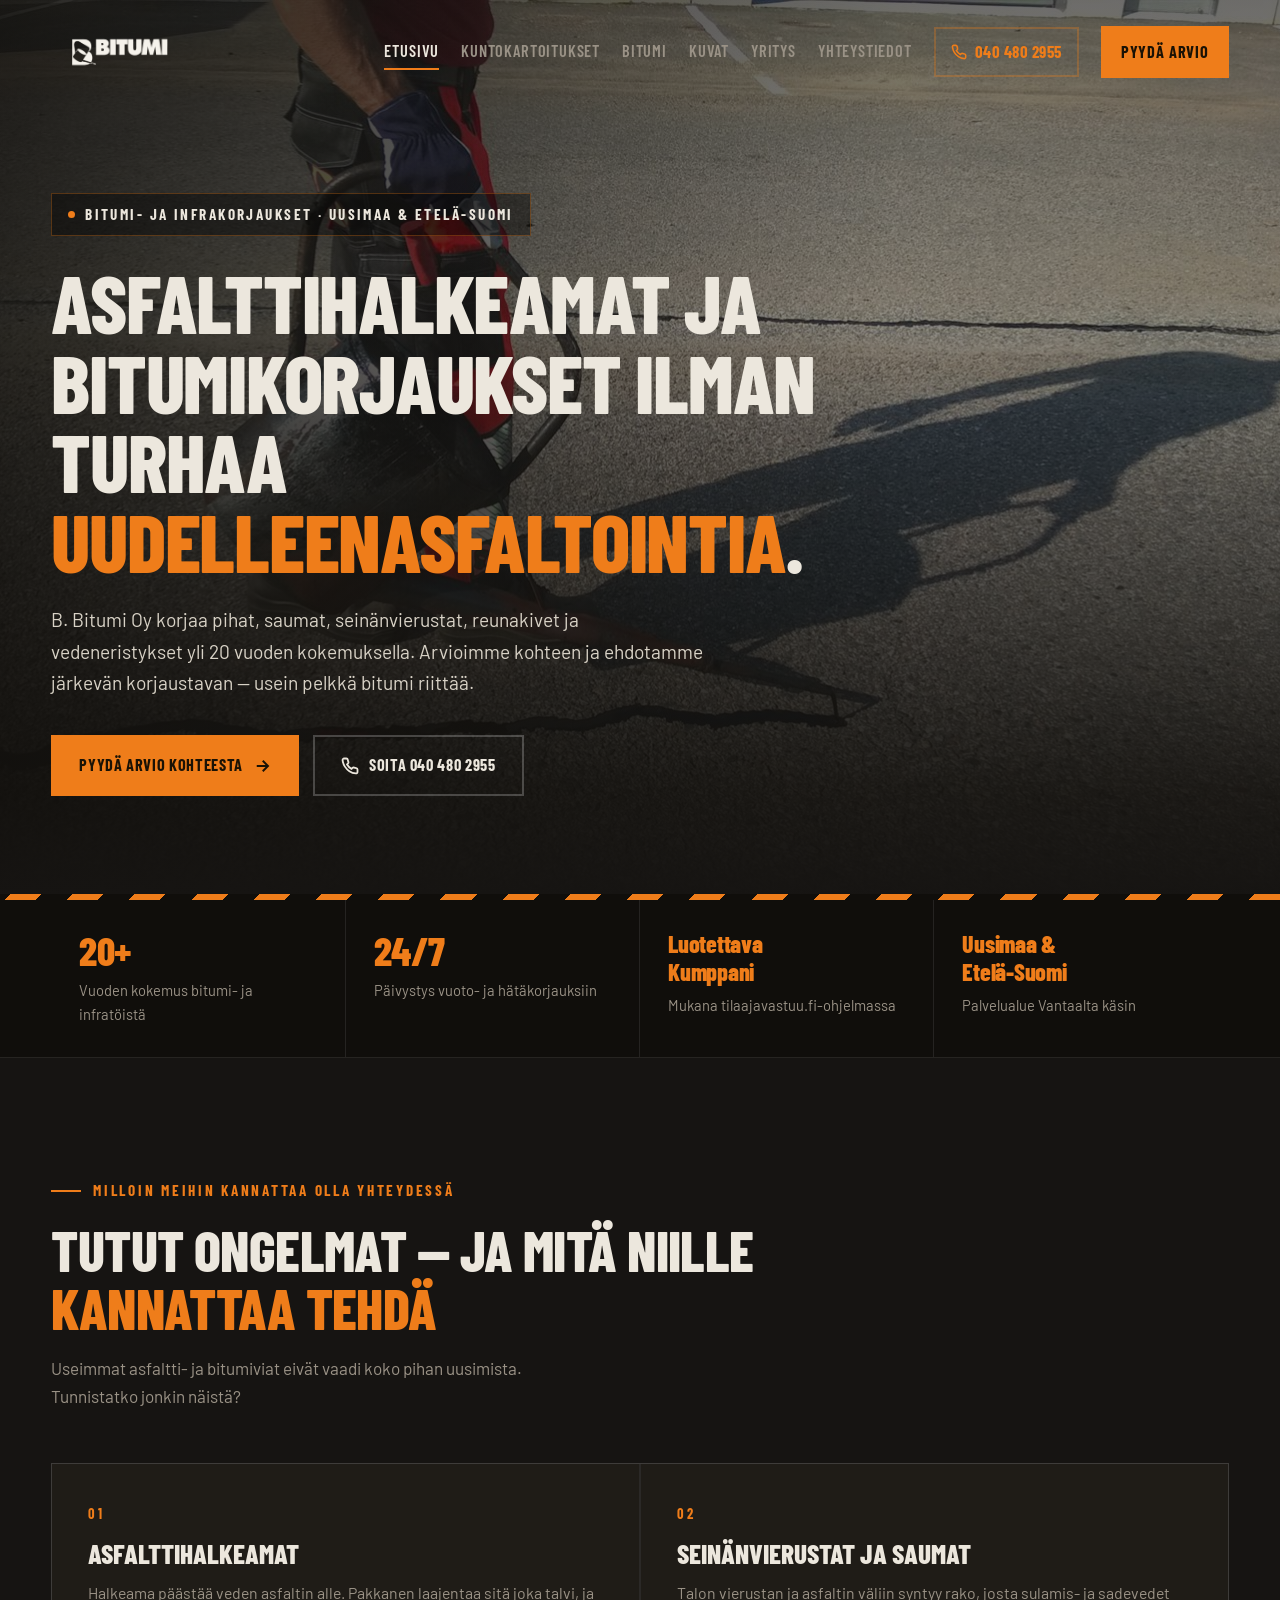
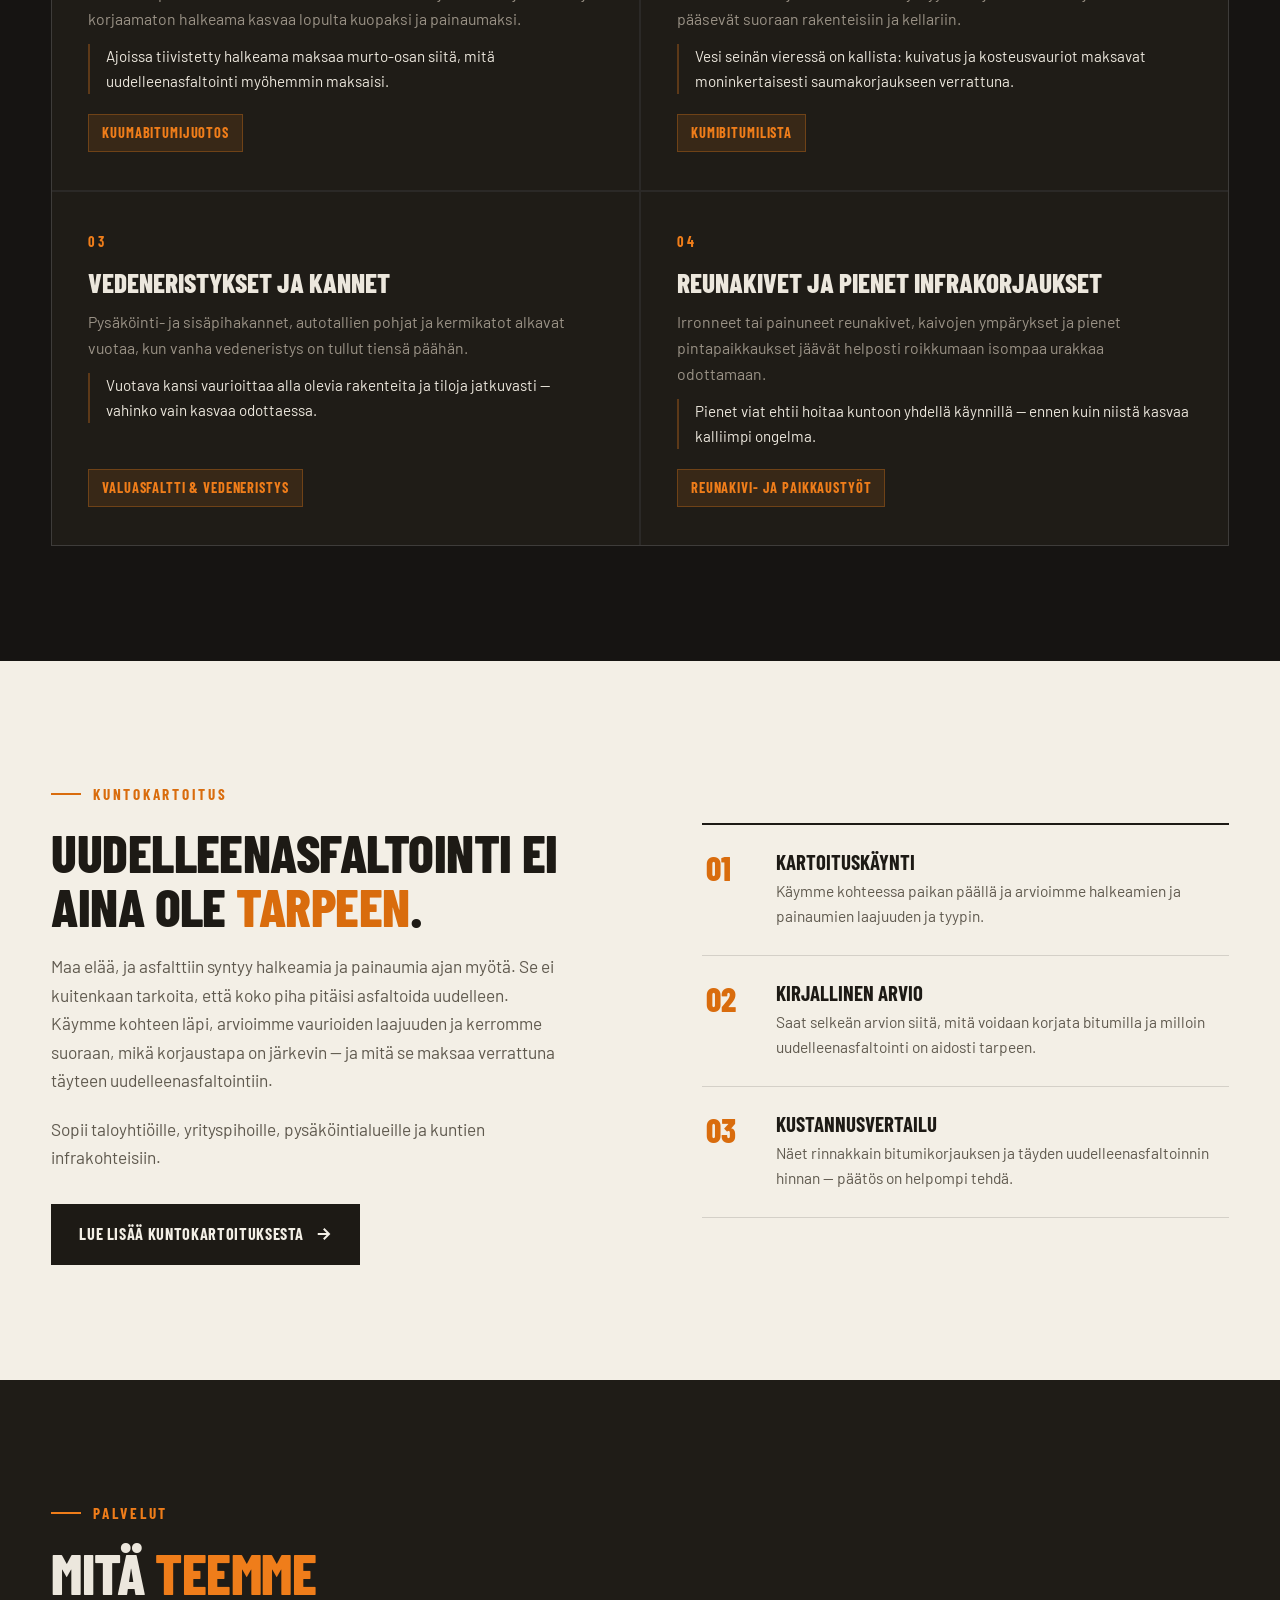
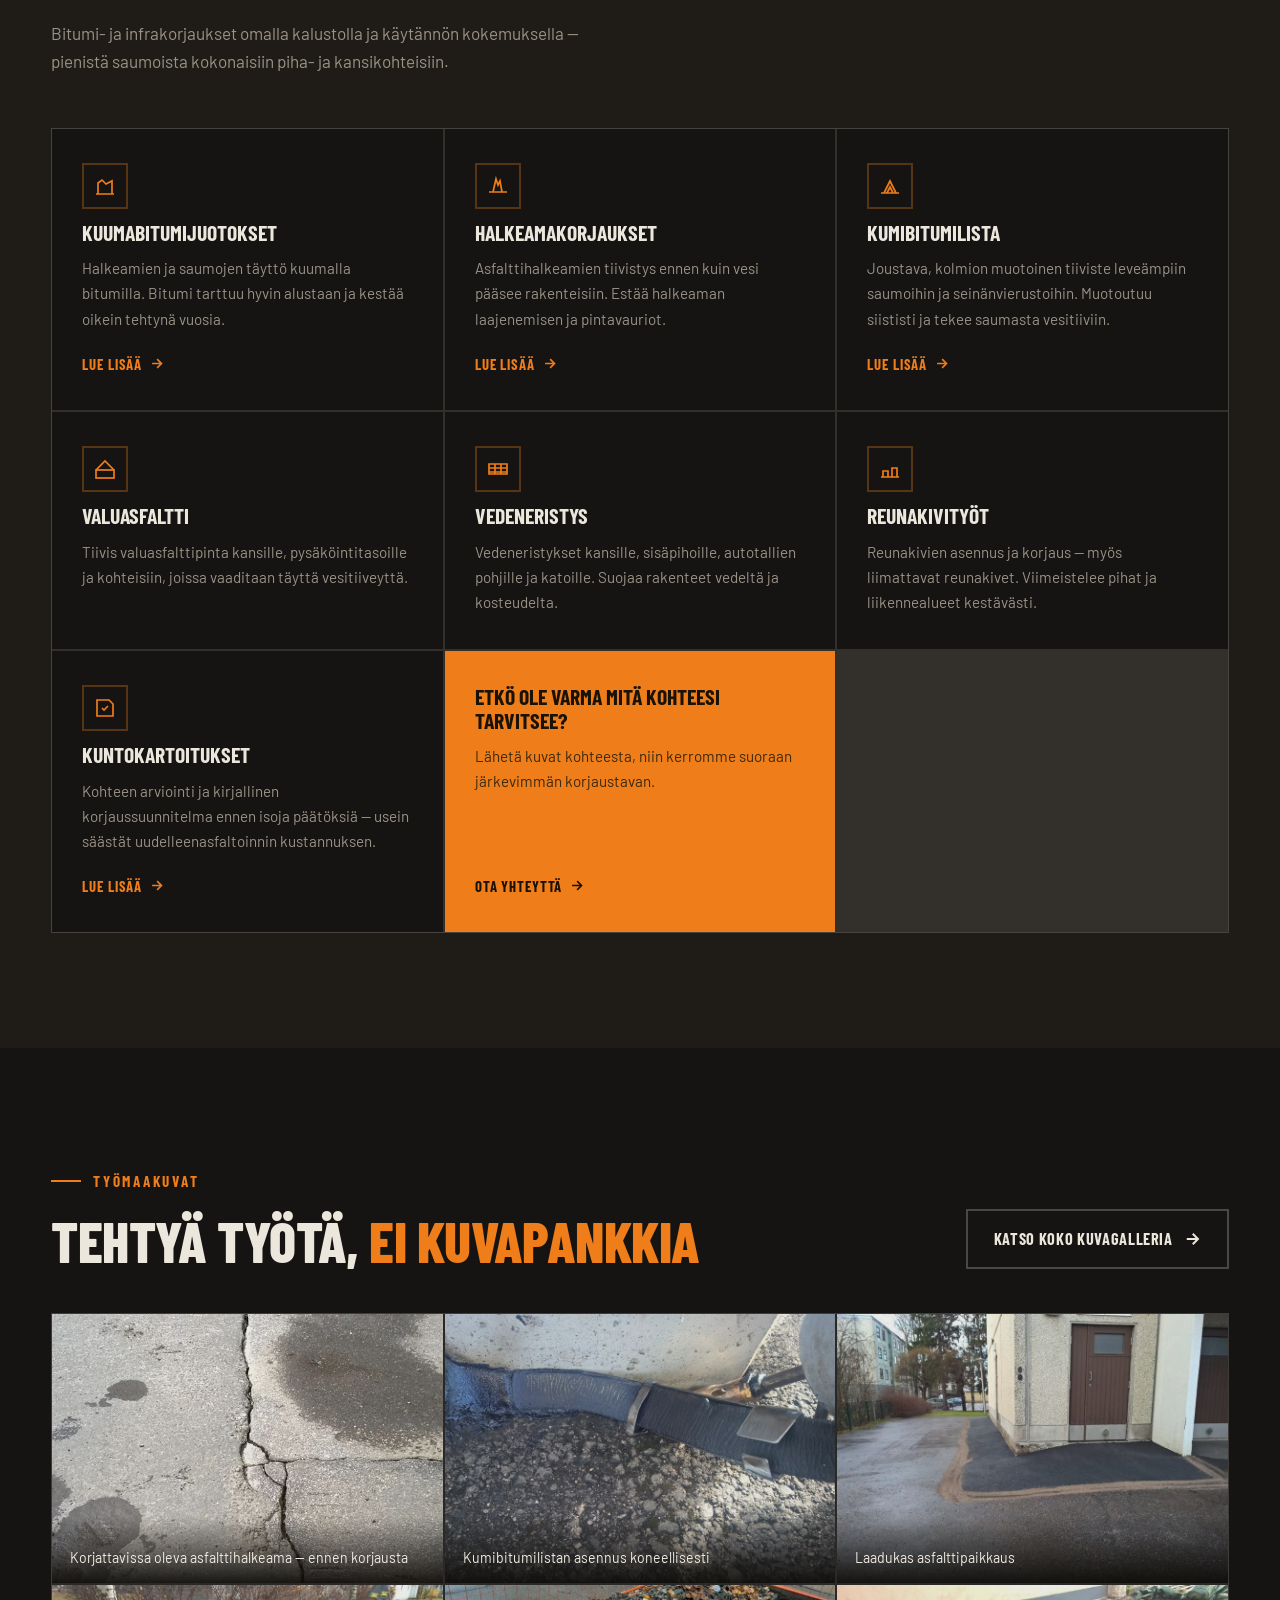
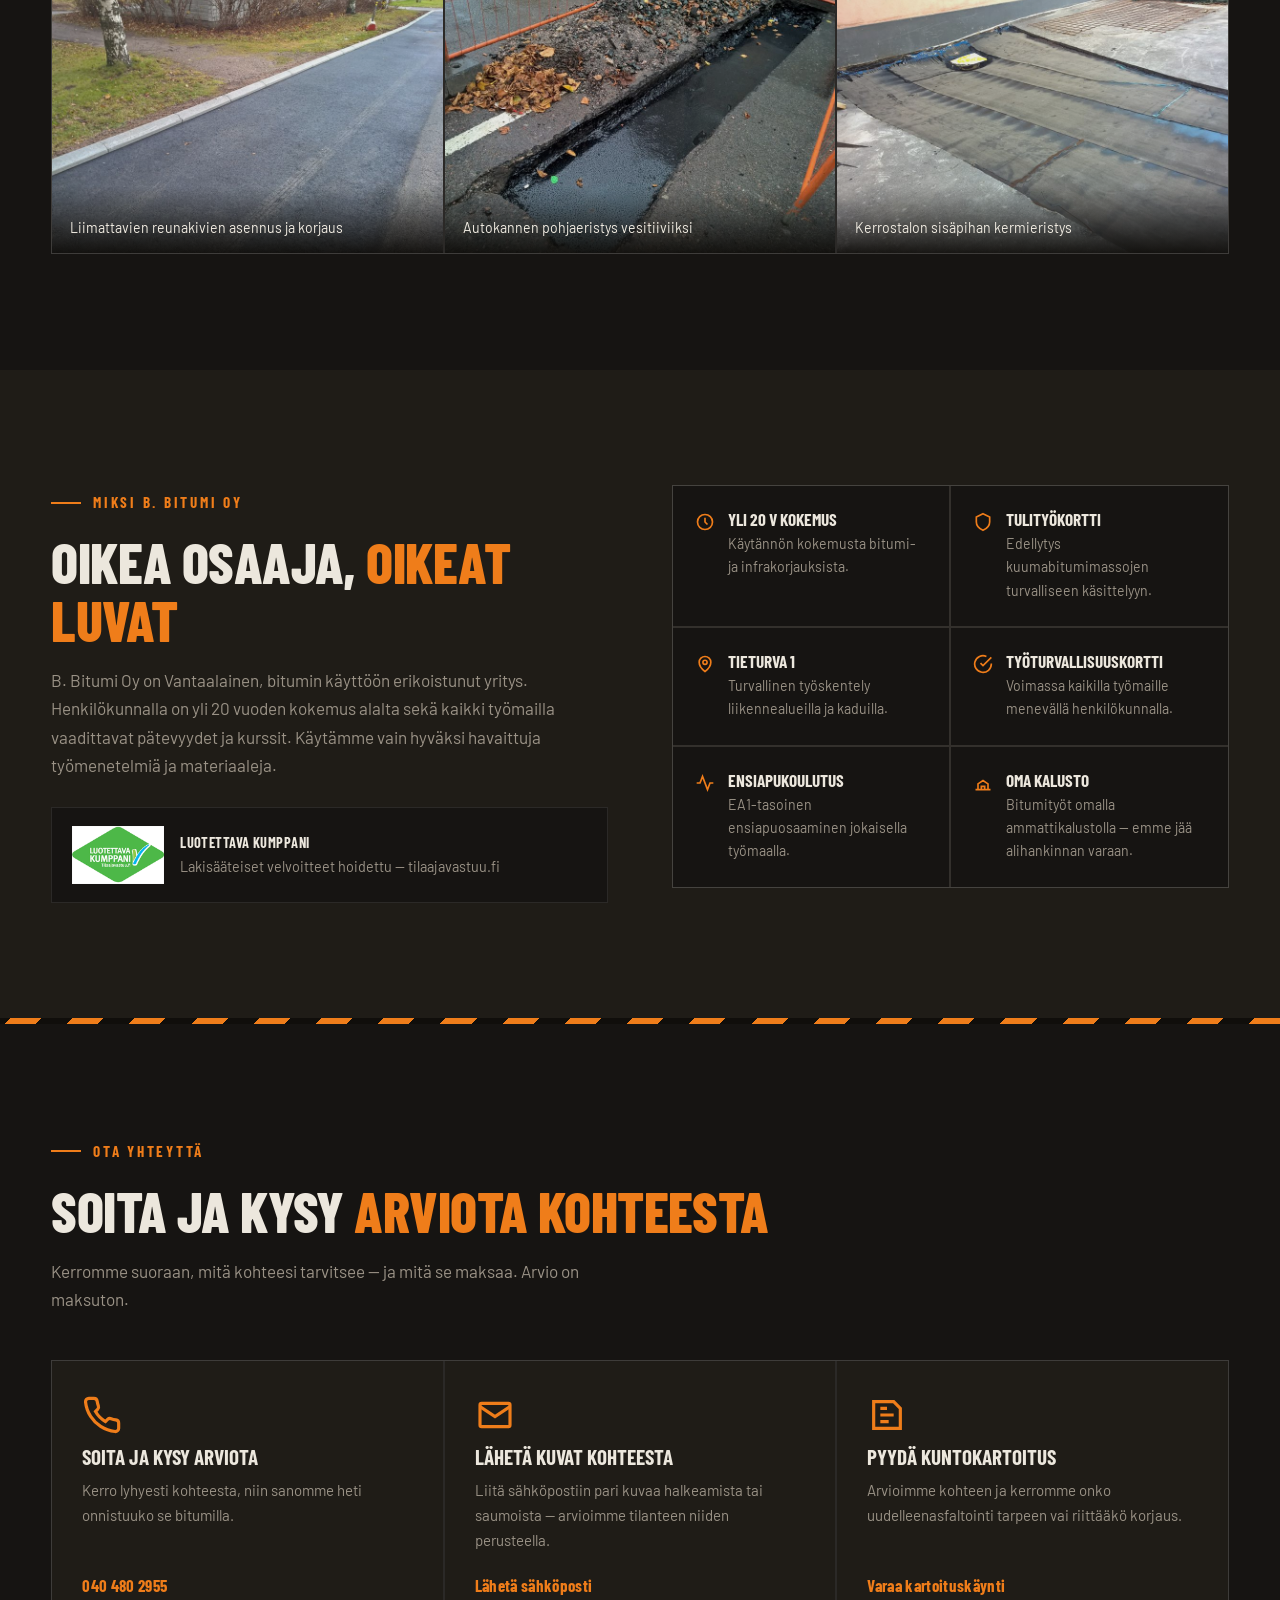
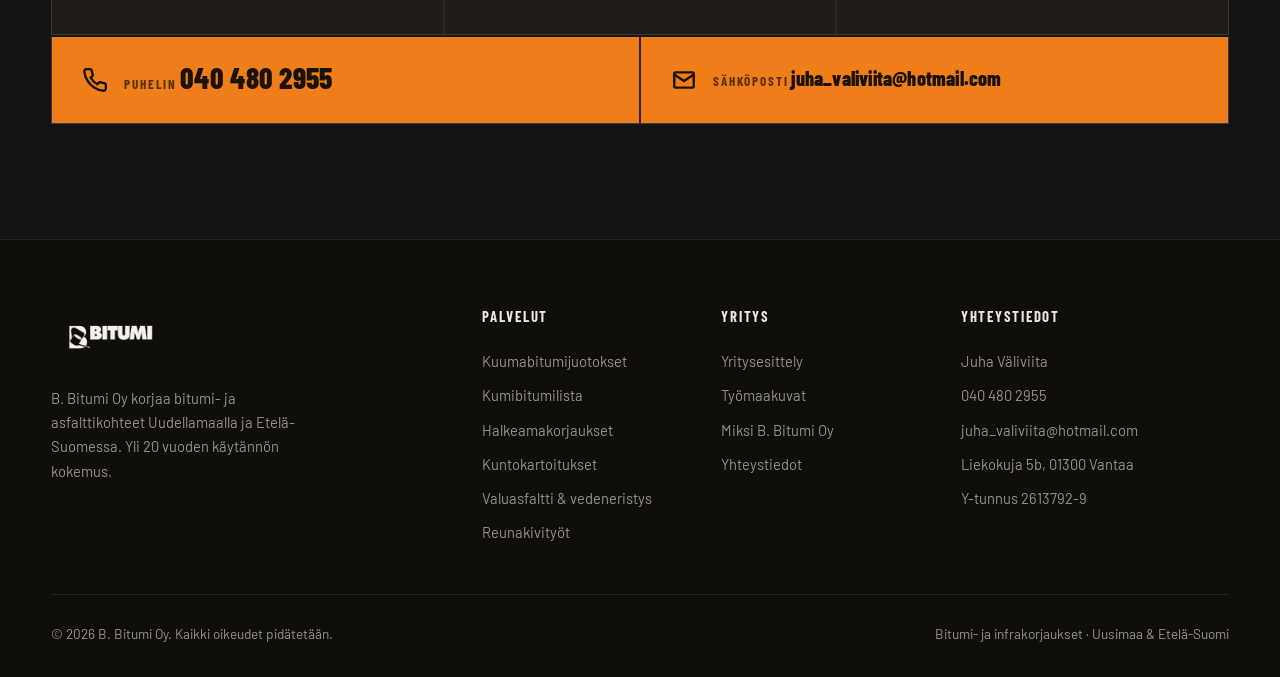
==== commit de0588d8: "Korjaa otsikoiden skaalaus kapeilla näytöillä Pitkät yhdyssanat (esim. uudelleenasfaltointia) valuiv" ====
--- a/index.html
+++ b/index.html
@@ -168,7 +168,8 @@
     .h-sec {
       font-family: var(--font-display);
       font-weight: 800;
-      font-size: clamp(2.2rem, 4.6vw, 3.7rem);
+      font-size: clamp(2rem, 4.4vw, 3.7rem);
+      overflow-wrap: break-word; -webkit-hyphens: auto; hyphens: auto;
       line-height: 1.02;
       letter-spacing: -0.01em;
       text-transform: uppercase;
@@ -299,7 +300,7 @@
       background: var(--ink-3);
       border-bottom: 2px solid var(--line);
       flex-direction: column;
-      padding: 8px 0 16px;
+      padding: 8px 0 0;
     }
     .mobile.open { display: flex; }
     .mobile a {
@@ -312,6 +313,7 @@
       color: var(--text-dim);
       border-bottom: 1px solid var(--line);
     }
+    .mobile a:last-child { border-bottom: none; }
     .mobile a:hover, .mobile a[aria-current="page"] { color: var(--accent); }
     .mobile .m-cta {
       margin: 14px 4% 0;
@@ -411,7 +413,8 @@
     .hero h1 {
       font-family: var(--font-display);
       font-weight: 800;
-      font-size: clamp(2.7rem, 7vw, 5.7rem);
+      font-size: clamp(2.2rem, 6.4vw, 5.7rem);
+      overflow-wrap: break-word; -webkit-hyphens: auto; hyphens: auto;
       line-height: 0.97;
       letter-spacing: -0.015em;
       text-transform: uppercase;
@@ -536,7 +539,8 @@
     .saving h2 {
       font-family: var(--font-display);
       font-weight: 800;
-      font-size: clamp(2.3rem, 4.4vw, 3.6rem);
+      font-size: clamp(2rem, 4.2vw, 3.6rem);
+      overflow-wrap: break-word; -webkit-hyphens: auto; hyphens: auto;
       line-height: 1.0;
       text-transform: uppercase;
       letter-spacing: -0.01em;
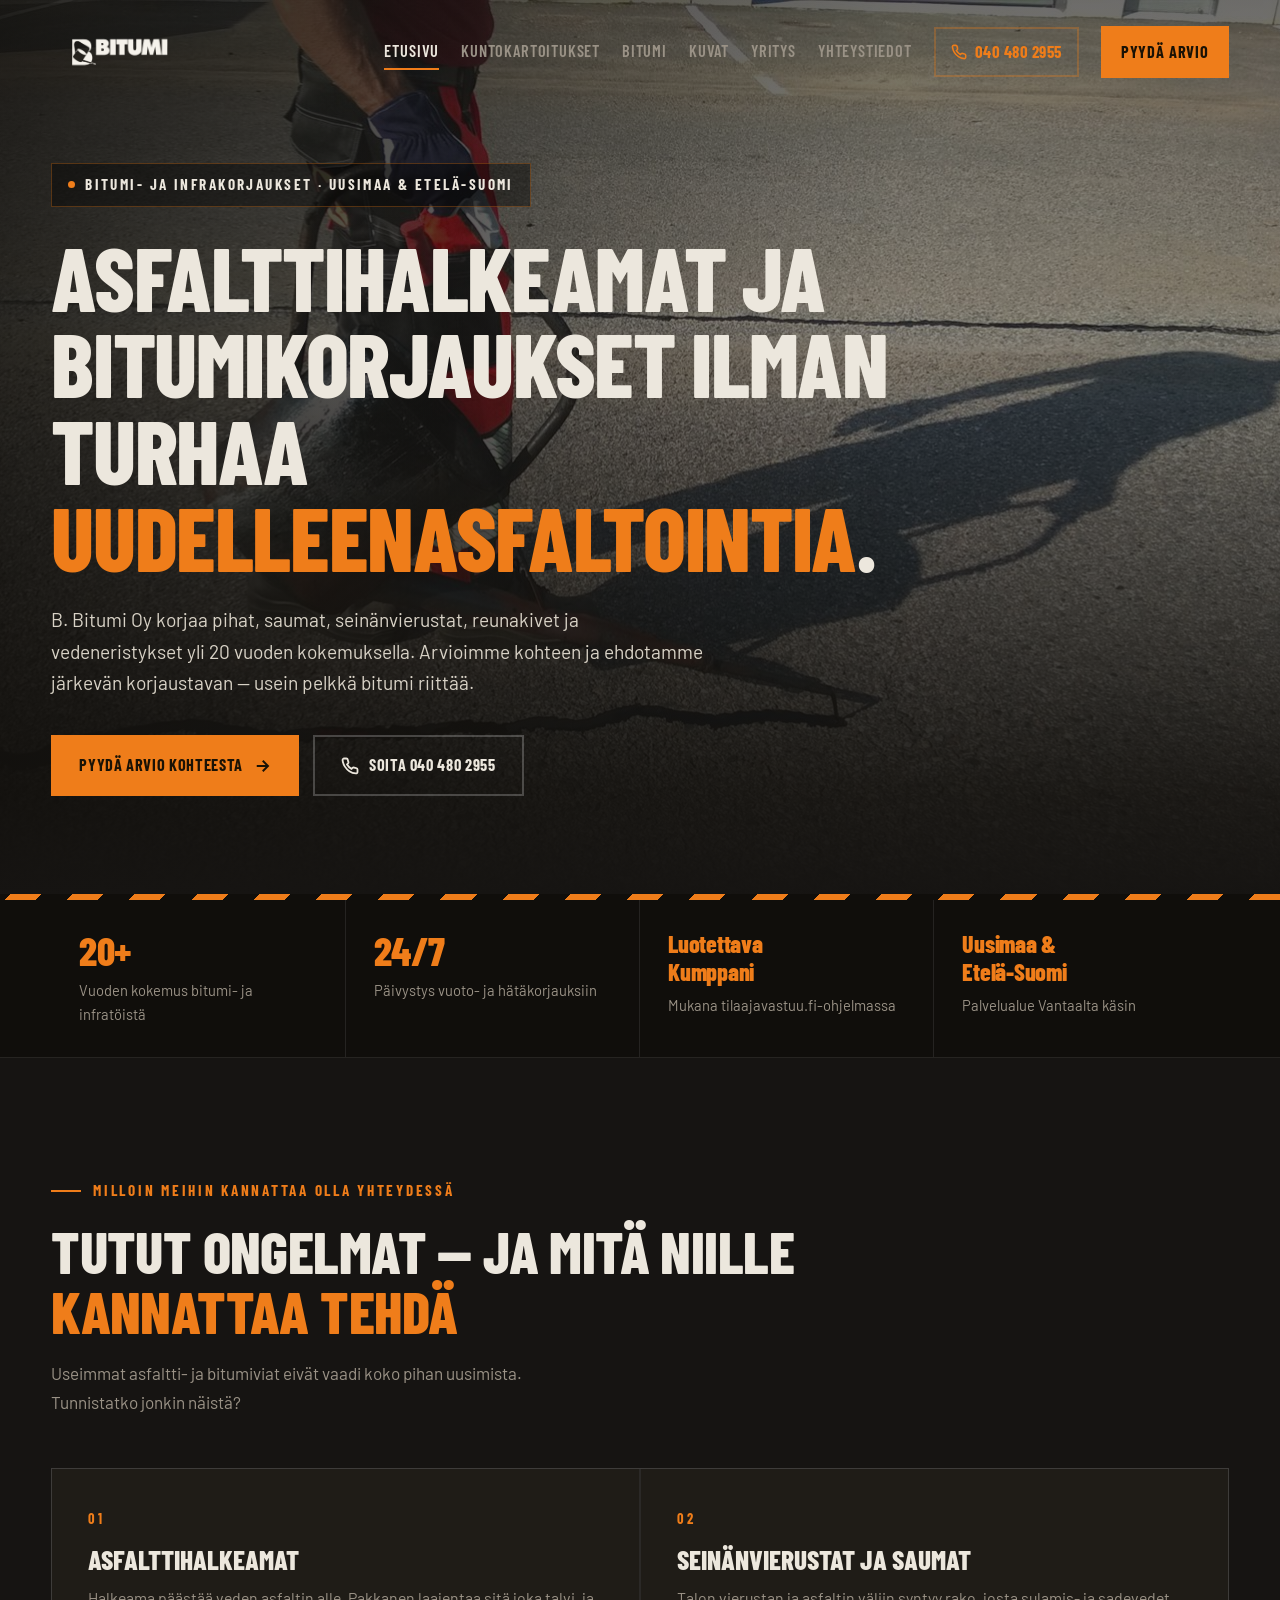
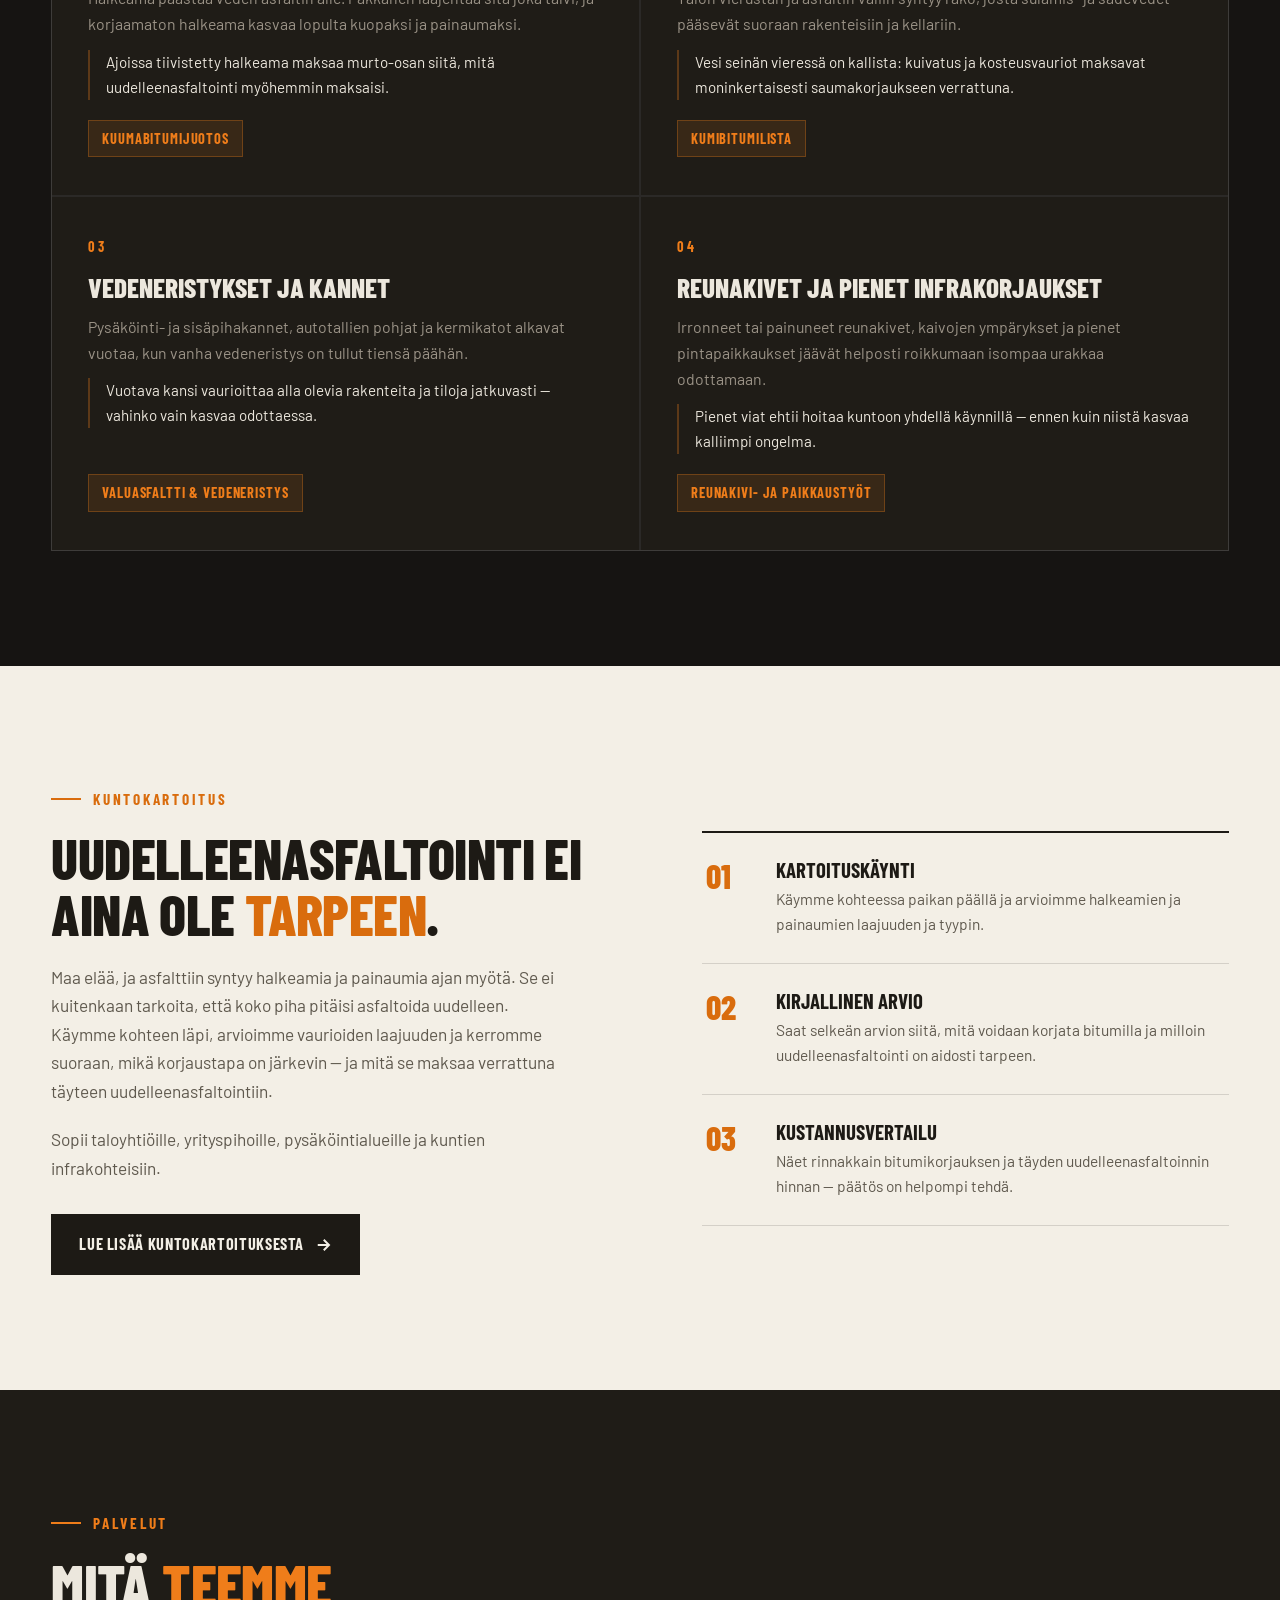
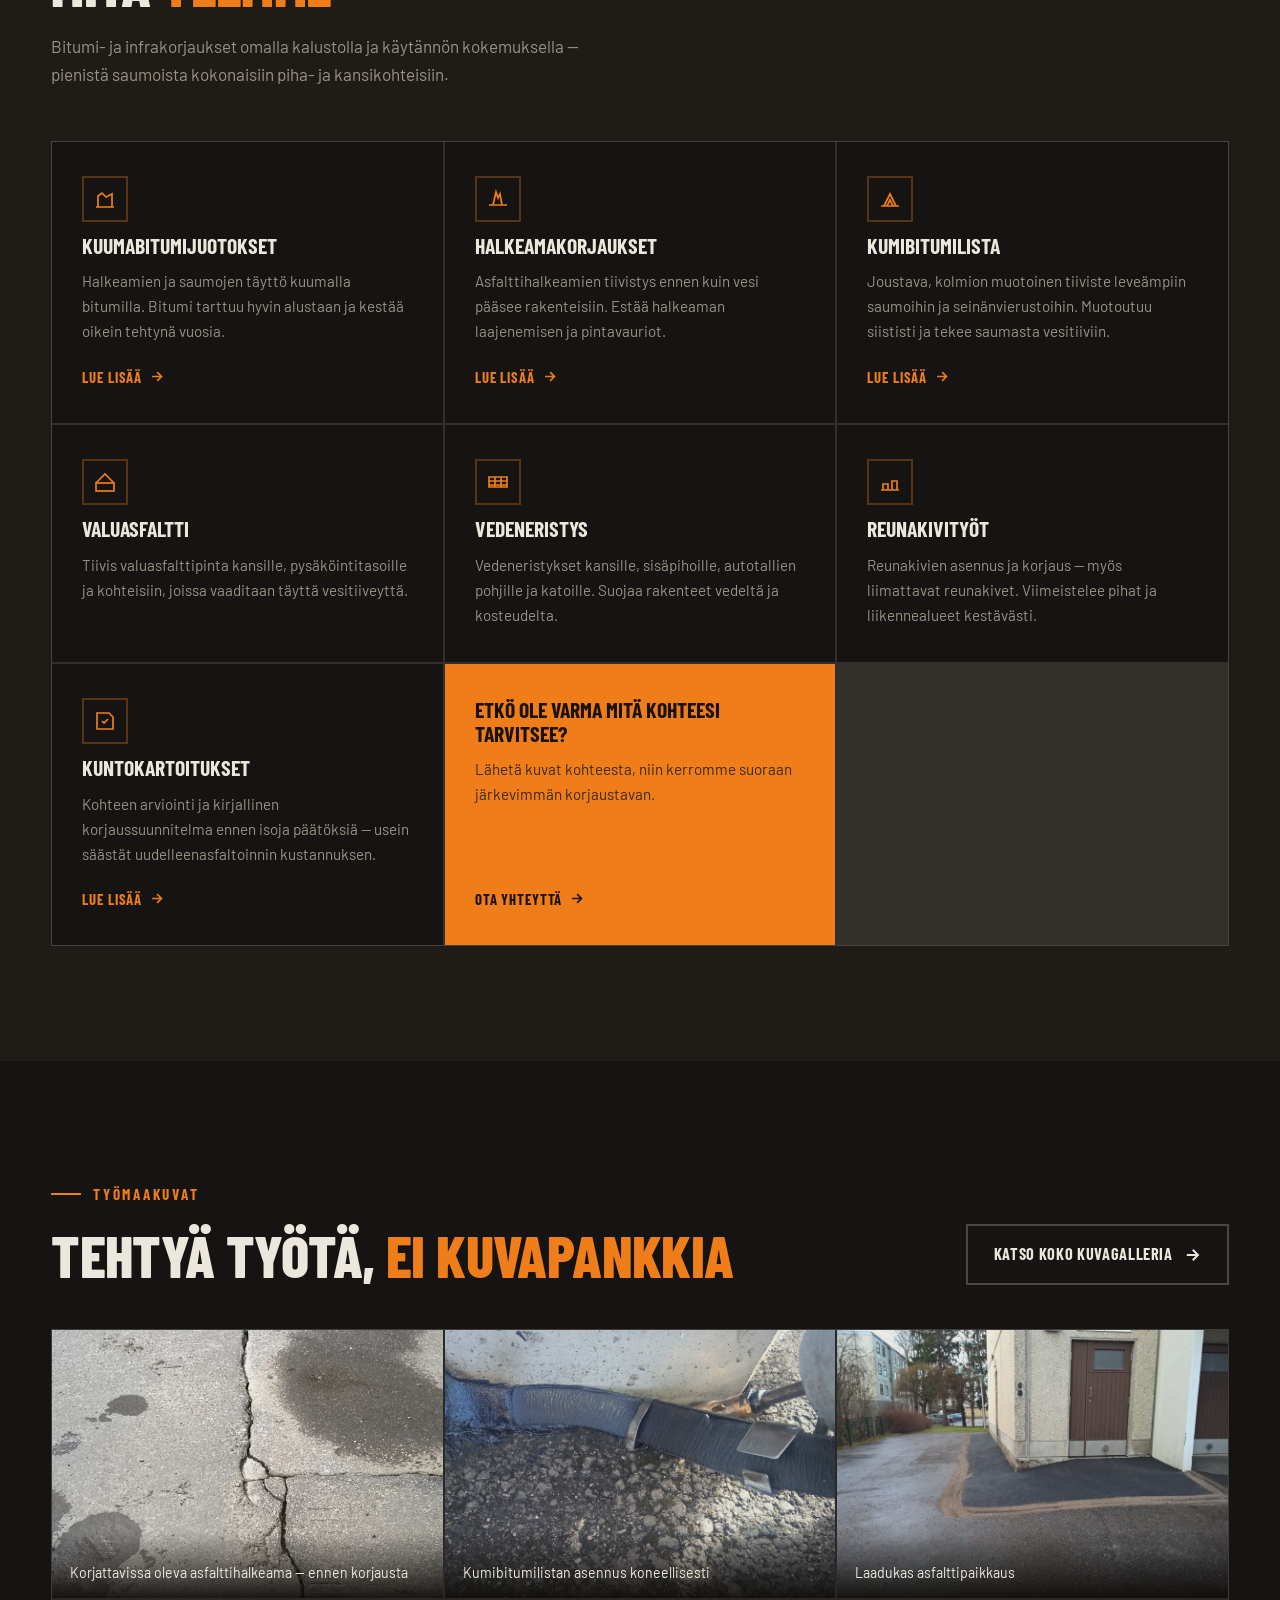
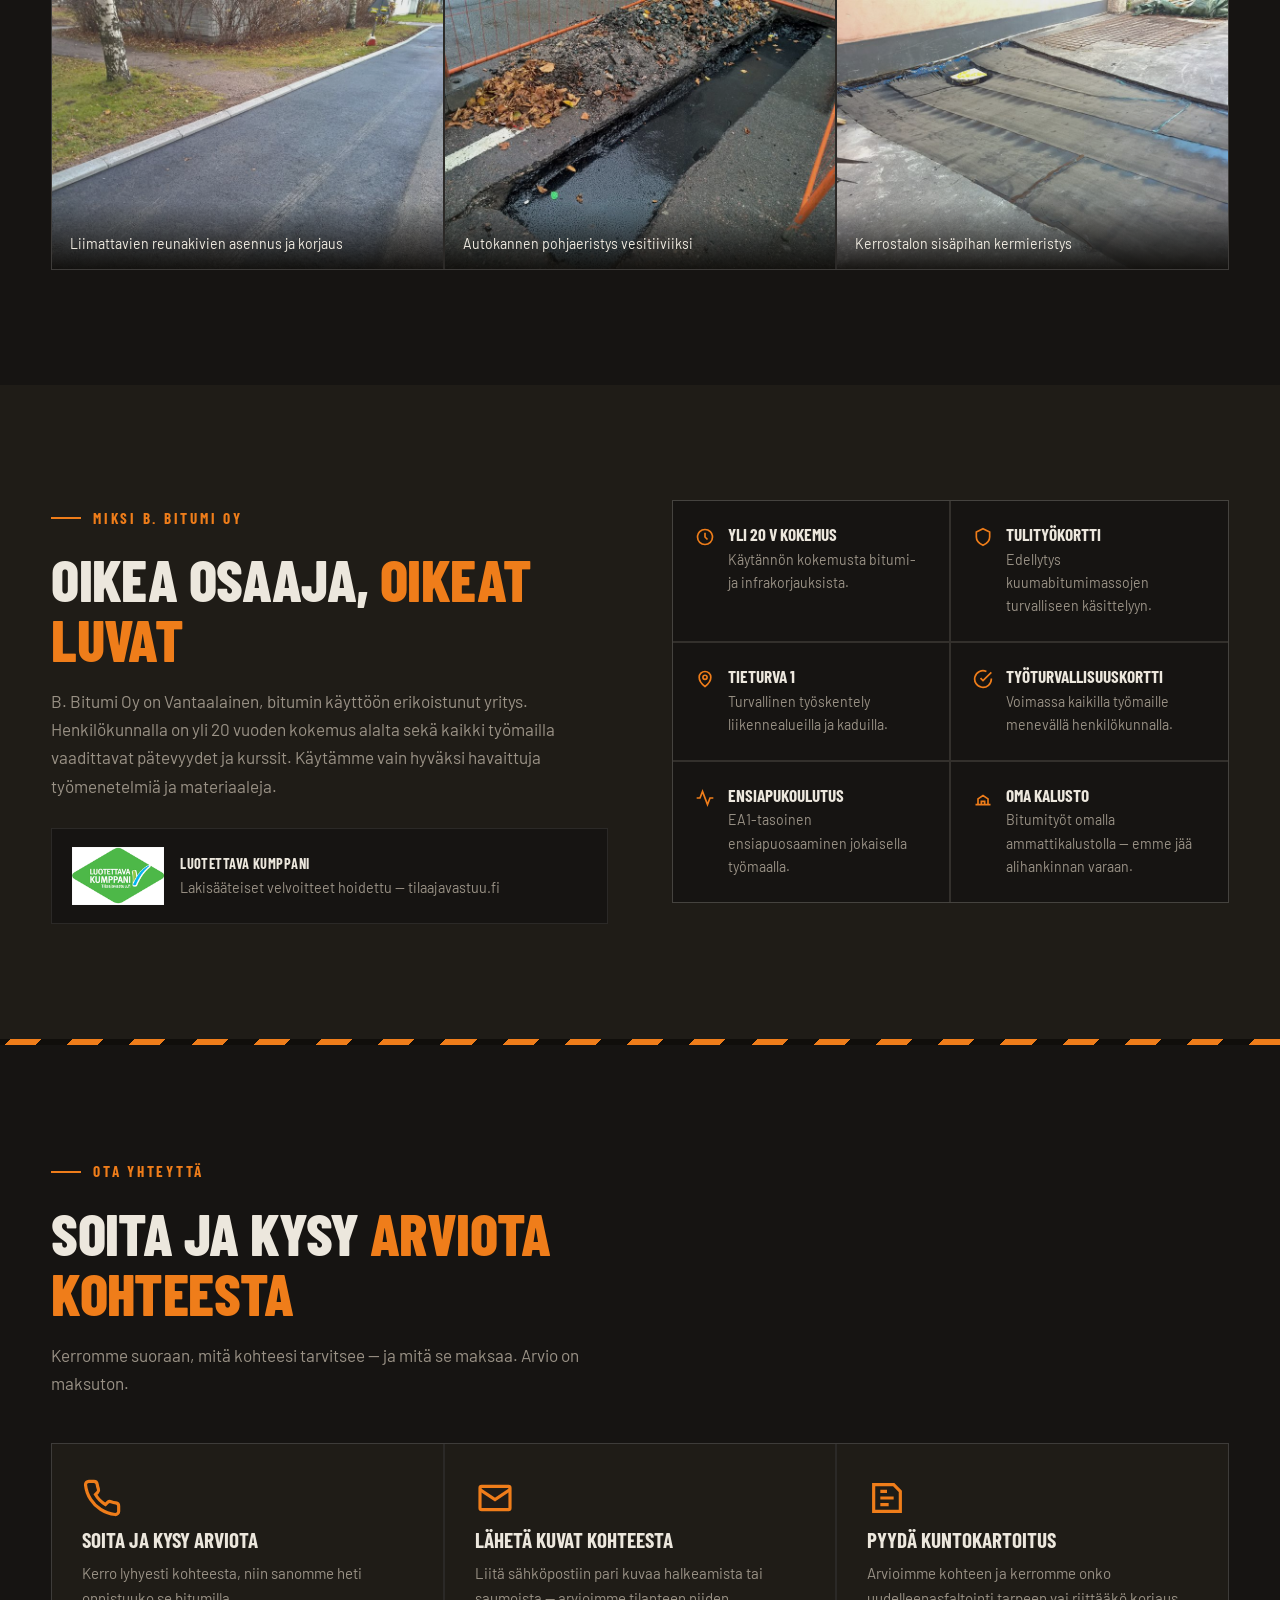
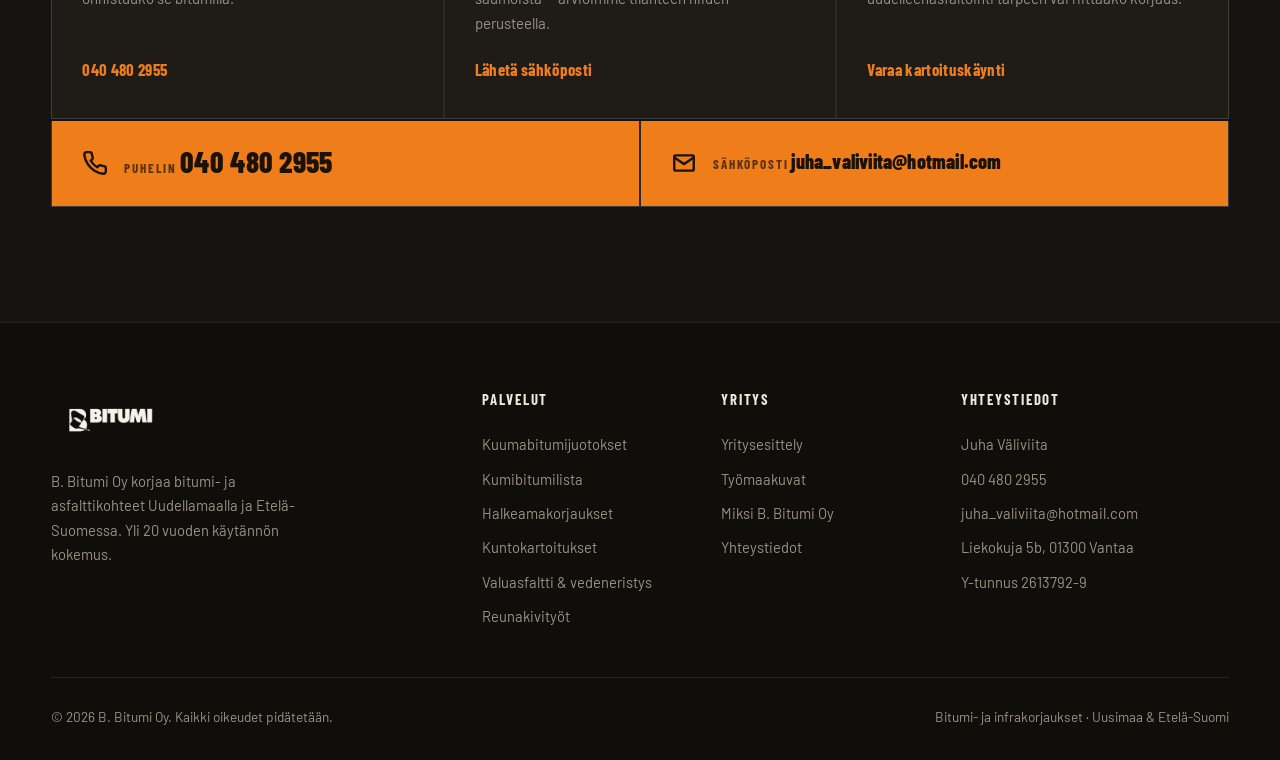
==== commit 183a802e: "Palauta otsikoiden alkuperäinen koko, pidä rivitysturva Hero-otsikon (ja muiden) fontin pienennys te" ====
--- a/index.html
+++ b/index.html
@@ -168,7 +168,7 @@
     .h-sec {
       font-family: var(--font-display);
       font-weight: 800;
-      font-size: clamp(2rem, 4.4vw, 3.7rem);
+      font-size: clamp(2.2rem, 4.6vw, 3.7rem);
       overflow-wrap: break-word; -webkit-hyphens: auto; hyphens: auto;
       line-height: 1.02;
       letter-spacing: -0.01em;
@@ -413,7 +413,7 @@
     .hero h1 {
       font-family: var(--font-display);
       font-weight: 800;
-      font-size: clamp(2.2rem, 6.4vw, 5.7rem);
+      font-size: clamp(2.7rem, 7vw, 5.7rem);
       overflow-wrap: break-word; -webkit-hyphens: auto; hyphens: auto;
       line-height: 0.97;
       letter-spacing: -0.015em;
@@ -539,7 +539,7 @@
     .saving h2 {
       font-family: var(--font-display);
       font-weight: 800;
-      font-size: clamp(2rem, 4.2vw, 3.6rem);
+      font-size: clamp(2.3rem, 4.4vw, 3.6rem);
       overflow-wrap: break-word; -webkit-hyphens: auto; hyphens: auto;
       line-height: 1.0;
       text-transform: uppercase;
@@ -868,7 +868,23 @@
       .trust-item:nth-child(1), .trust-item:nth-child(2) { border-bottom: 1px solid var(--line); }
       .problem-grid { grid-template-columns: 1fr; }
       .svc-grid { grid-template-columns: 1fr; }
-      .gallery-grid { grid-template-columns: 1fr; }
+      /* Työmaakuvat: vaakaan rullattava karuselli mobiilissa */
+      .gallery-grid {
+        display: flex;
+        gap: 10px;
+        overflow-x: auto;
+        scroll-snap-type: x mandatory;
+        -webkit-overflow-scrolling: touch;
+        scrollbar-width: none;
+        background: transparent;
+        border: none;
+        padding-bottom: 4px;
+      }
+      .gallery-grid::-webkit-scrollbar { display: none; }
+      .gallery-grid .shot {
+        flex: 0 0 82%;
+        scroll-snap-align: center;
+      }
       .why-list { grid-template-columns: 1fr; }
       .contact-actions { grid-template-columns: 1fr; }
       .contact-direct { grid-template-columns: 1fr; }
